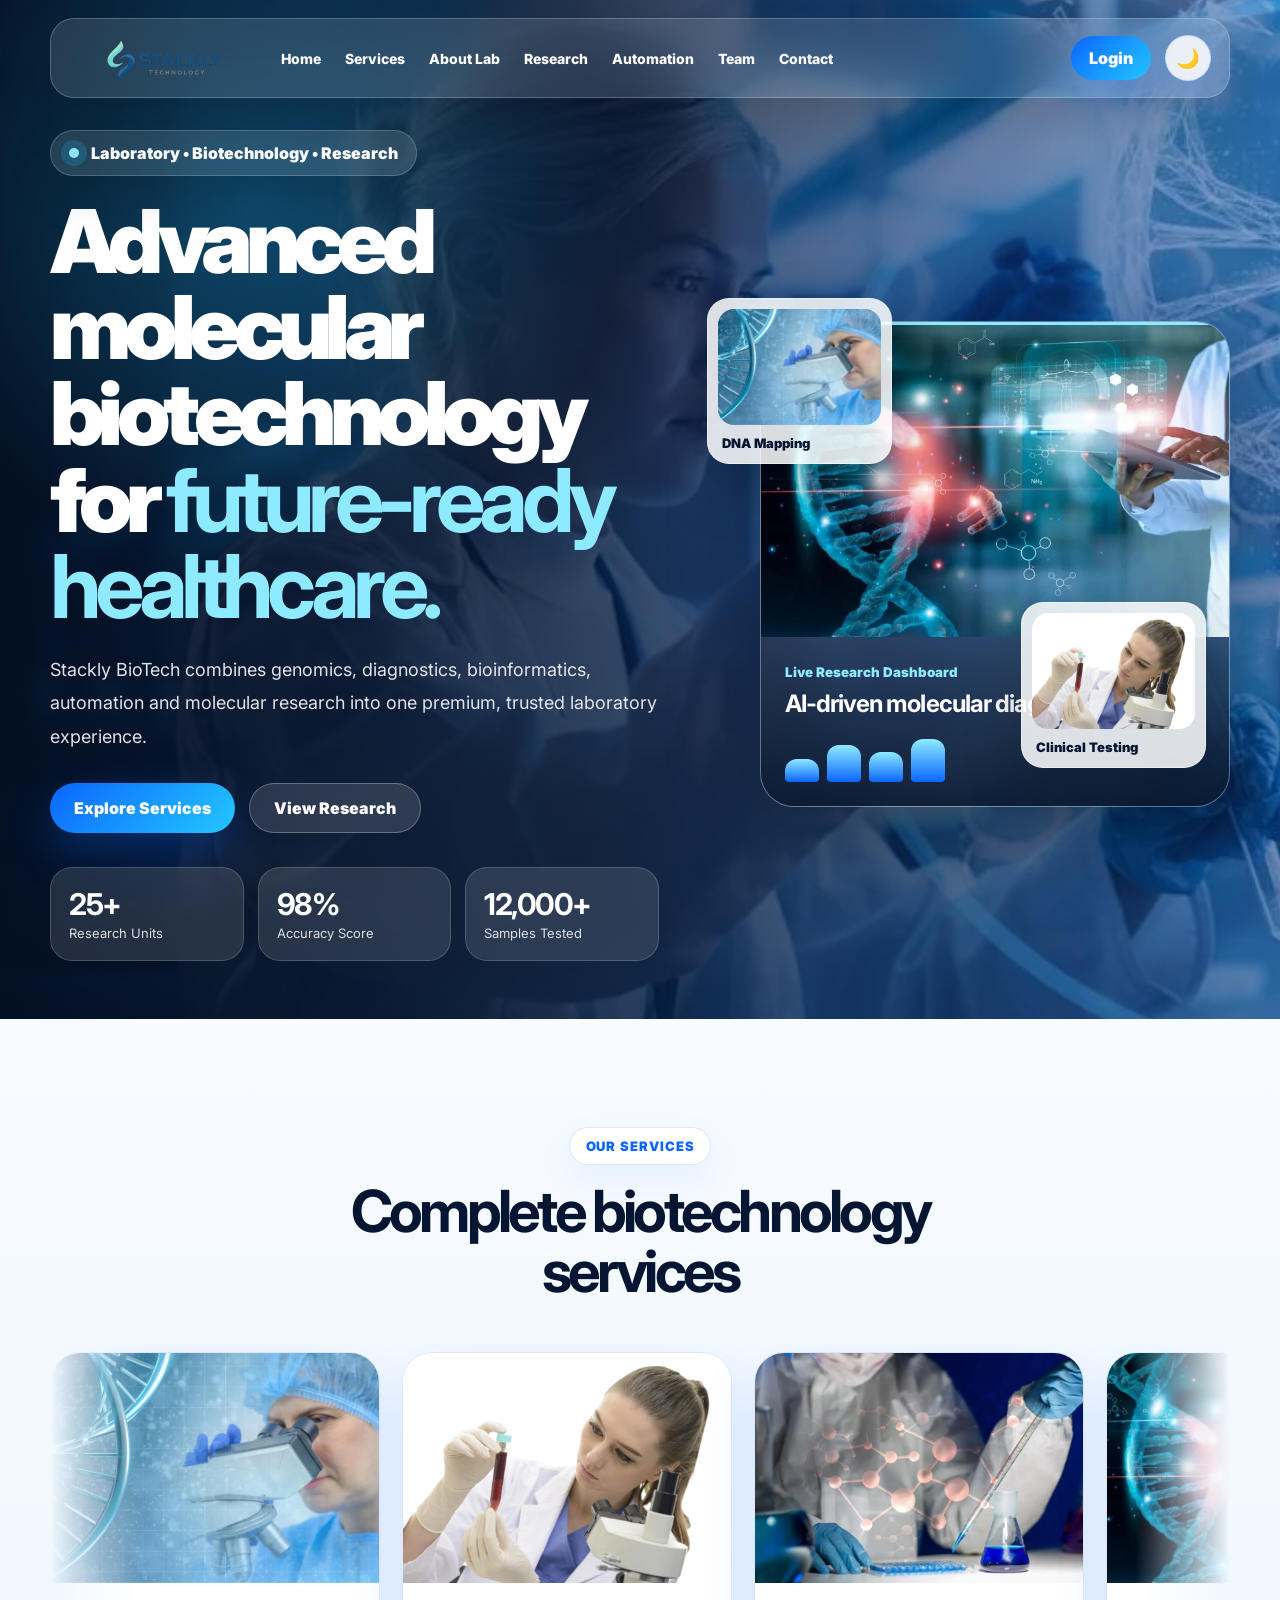
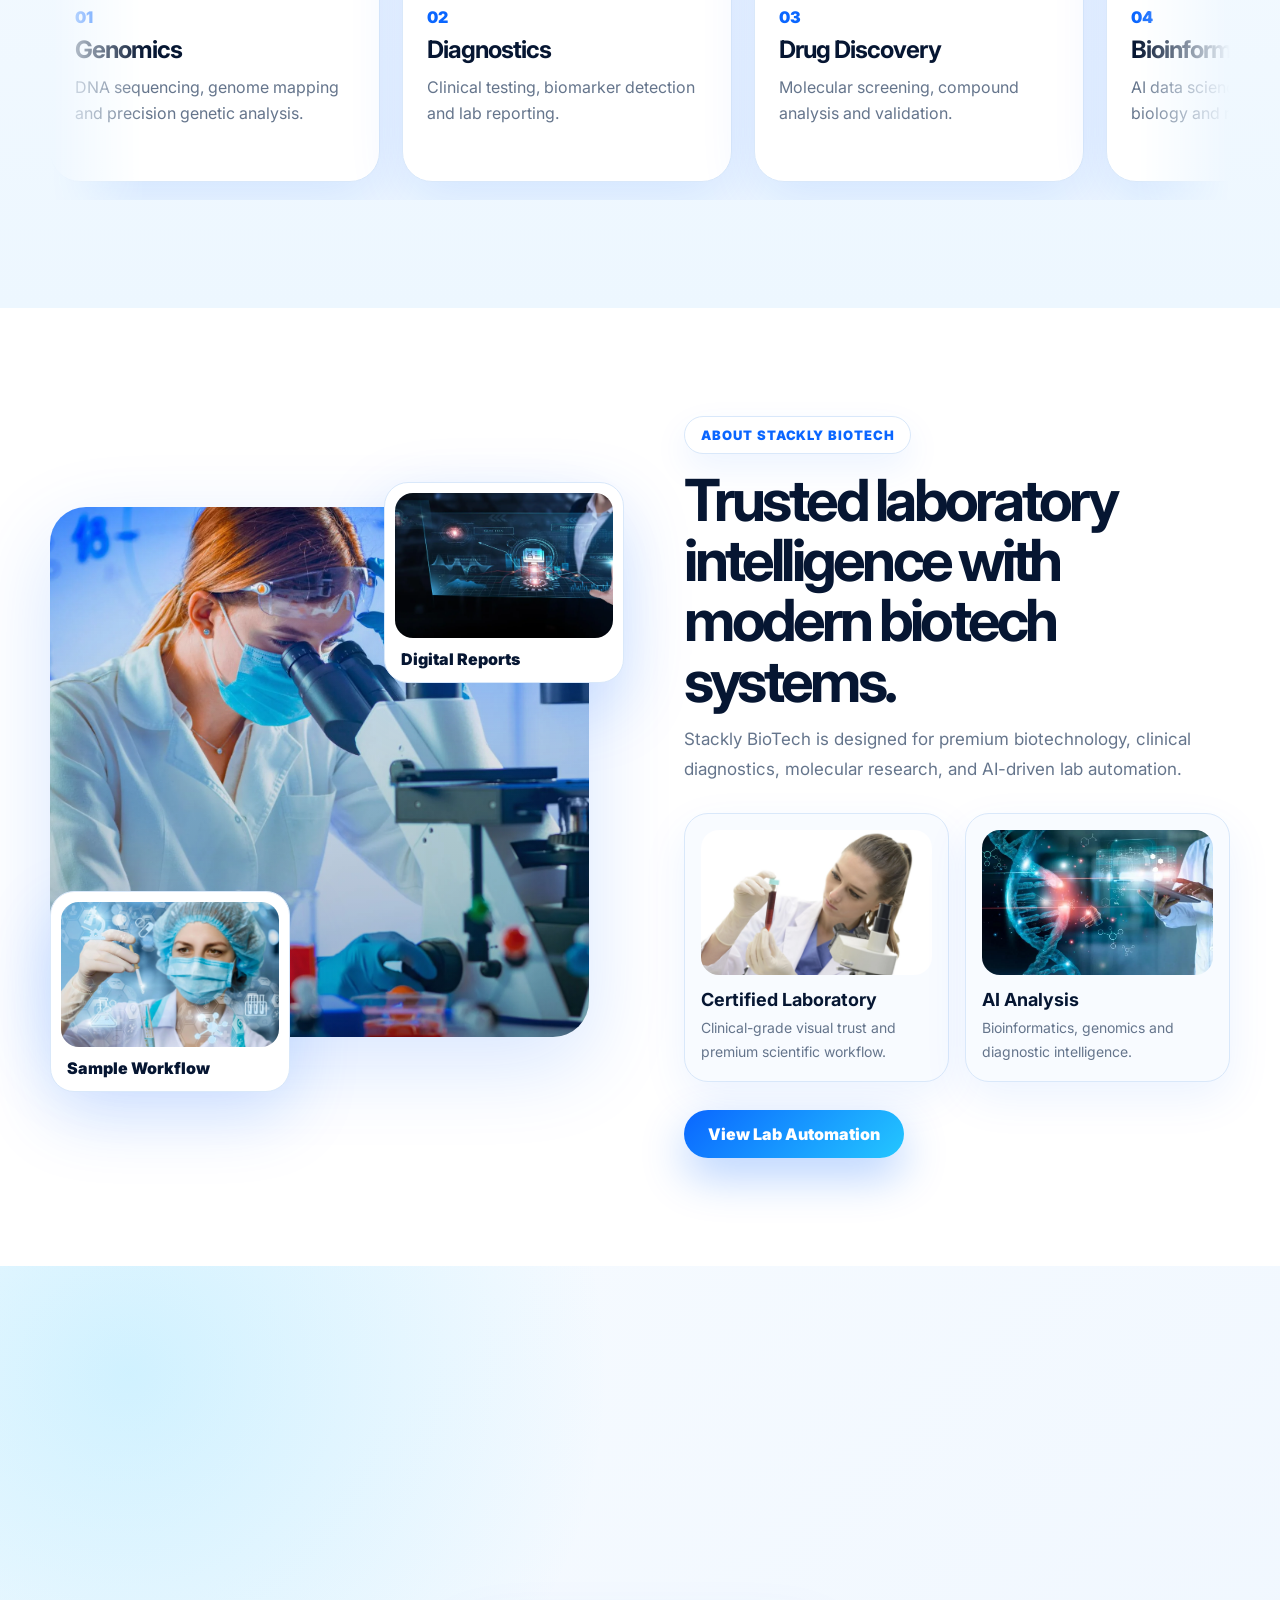
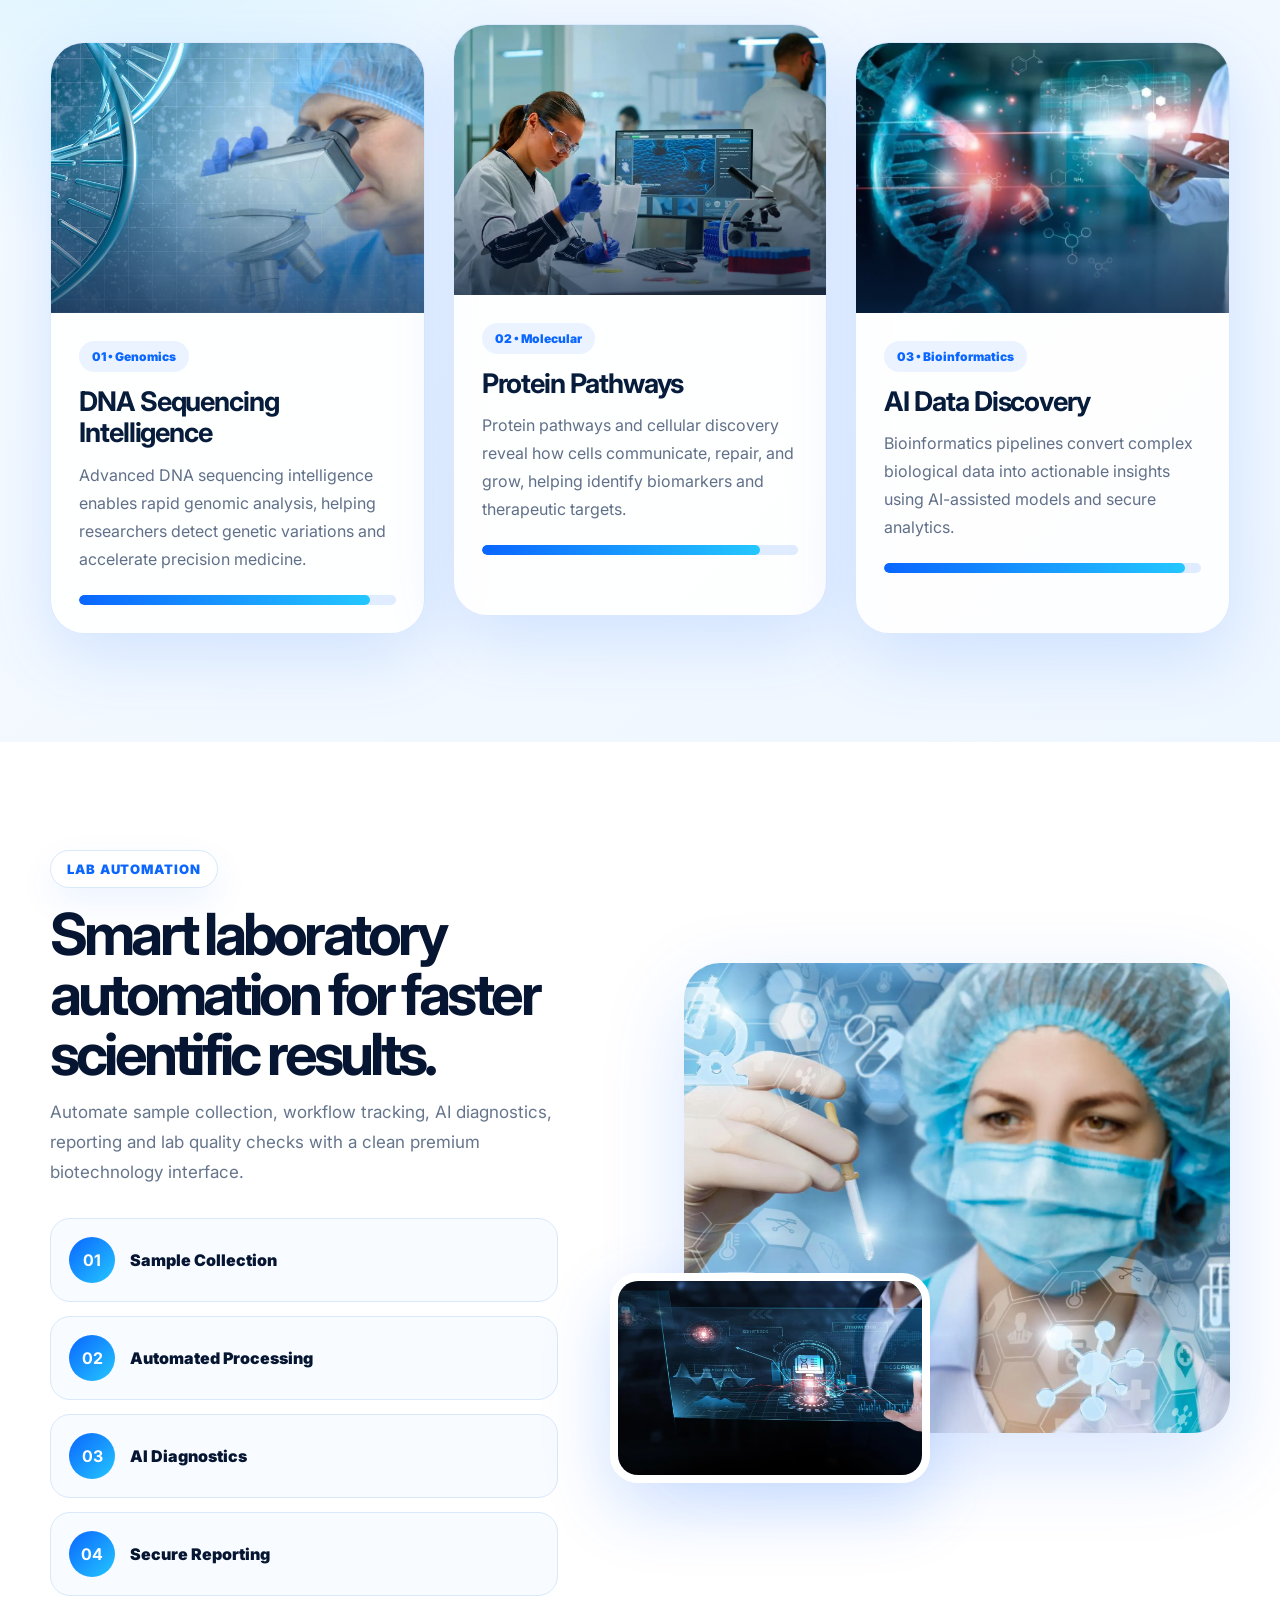
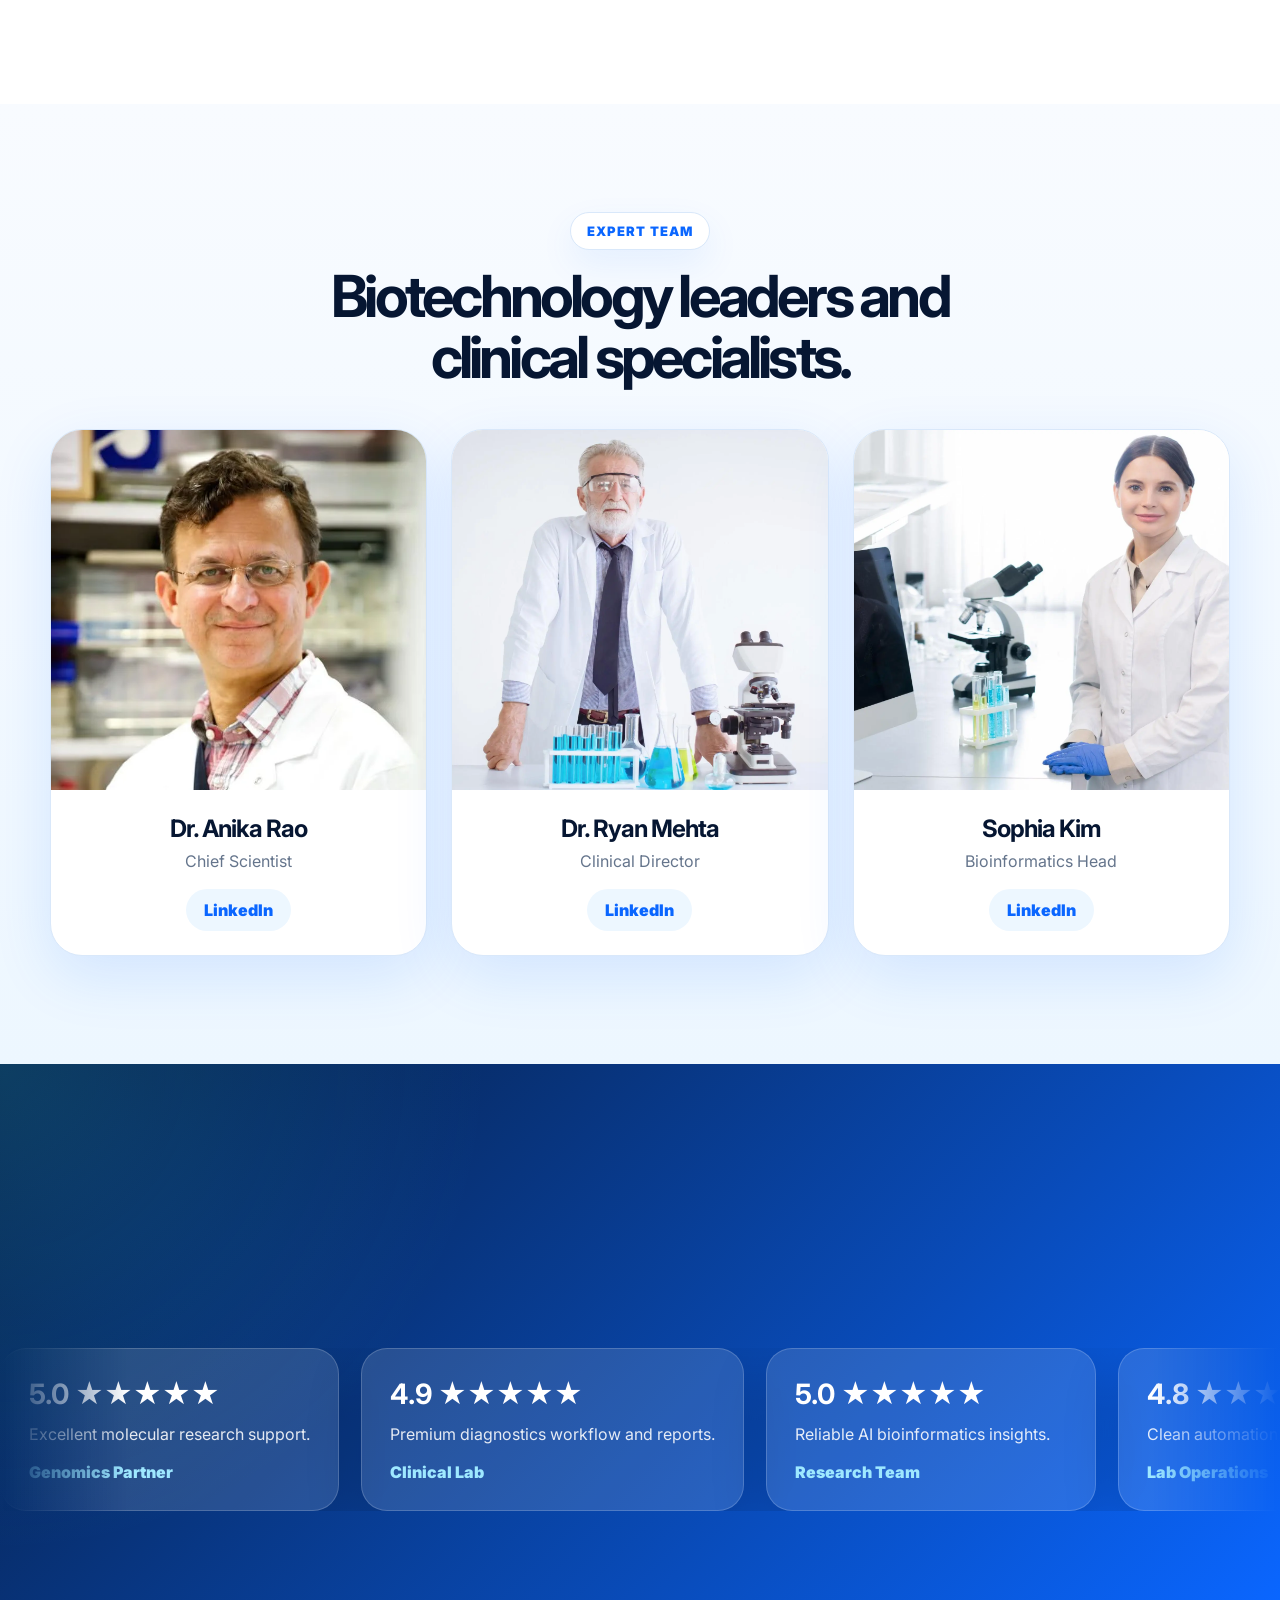
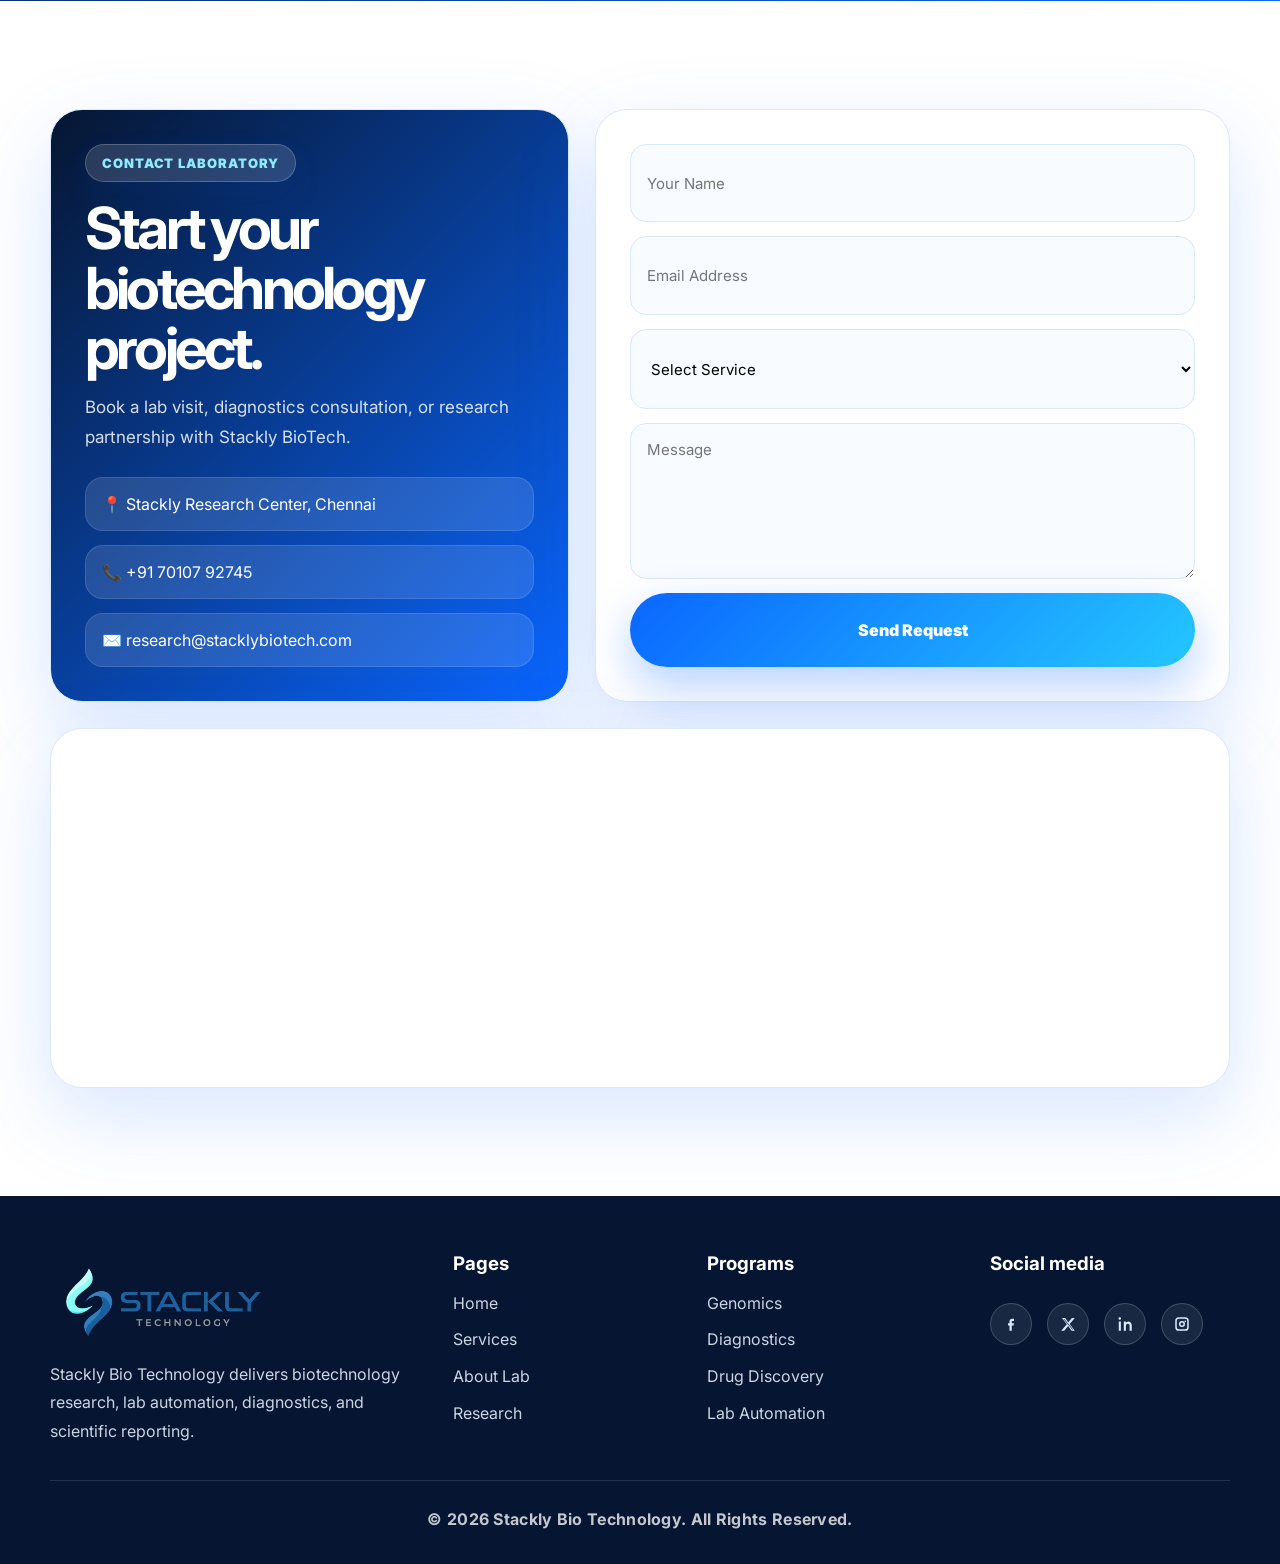
==== index.html @ 8979f863 "Your second commit message" ====
<!DOCTYPE html>
<html lang="en">
<head>
  <meta charset="UTF-8" />
  <meta name="viewport" content="width=device-width, initial-scale=1.0" />
  <title>Stackly BioTech | Laboratory • Biotechnology • Research</title>
  <meta name="description" content="Premium biotechnology laboratory website using HTML, CSS and JavaScript." />
  <link rel="stylesheet" href="style.css" />
</head>
<body>
  <div id="scrollProgress"></div>
  <div id="cursorGlow" class="cursor-glow"></div>

  <div id="loader" class="loader">
    <div class="loader-card">
      <img src="assets/stackly-logo.webp" alt="Stackly BioTechnology Logo" class="loader-logo stackly-logo">
      <div class="loader-track"><span></span></div>
      <p>Loading premium biotechnology research experience...</p>
    </div>
  </div>

  <main id="website" class="page active">
    <section class="header-section" id="home">
      <img src="assets/hero-lab.webp" alt="Biotechnology laboratory hero background" class="header-bg parallax-img">
      <div class="header-overlay"></div>
      <div class="header-mesh"></div>

      <header class="header" id="mainHeader">
        <a href="index.html" class="brand stackly-home" aria-label="Stackly BioTech home">
          <img src="assets/stackly-logo.webp" alt="Stackly BioTechnology Logo" class="brand-logo stackly-logo">
        </a>

        <nav id="nav" class="nav" aria-label="Main navigation">
          <a href="index.html">Home</a>
          <a href="services.html">Services</a>
          <a href="about-lab.html">About Lab</a>
          <a href="research.html">Research</a>
          <a href="automation.html">Automation</a>
          <a href="team.html">Team</a>
          <a href="contact.html">Contact</a>
        
          <button class="mobile-login-link login-link" type="button" onclick="openAuthModal('login')">Login</button></nav>

        <button class="primary-btn header-btn" type="button" onclick="openAuthModal('login')">Login</button>
        <button id="themeToggle" class="theme-toggle" type="button" aria-label="Toggle dark mode">🌙</button>
        <button class="menu-btn" type="button" onclick="toggleMenu()" aria-label="Toggle menu" aria-expanded="false">☰</button>
      </header>

      <div class="container hero-grid">
        <div class="hero-copy">
          <div class="hero-badge reveal">
            <span class="badge-dot"></span>
            <span>Laboratory • Biotechnology • Research</span>
          </div>

          <h1 class="reveal">Advanced molecular biotechnology for <strong>future-ready healthcare.</strong></h1>

          <p class="reveal">
            Stackly BioTech combines genomics, diagnostics, bioinformatics, automation and molecular research
            into one premium, trusted laboratory experience.
          </p>

          <div class="hero-actions reveal">
            <button class="primary-btn" type="button" onclick="window.location.href='services.html'">Explore Services</button>
            <button class="secondary-btn" type="button" onclick="window.location.href='research.html'">View Research</button>
          </div>

          <div class="hero-stats reveal">
            <div><strong data-count="25">0</strong><span>Research Units</span></div>
            <div><strong data-count="98">0</strong><span>Accuracy Score</span></div>
            <div><strong data-count="12000">0</strong><span>Samples Tested</span></div>
          </div>
        </div>

        <div class="hero-panel reveal">
          <div class="hero-lab-card tilt-card">
            <img src="assets/bioinformatics.webp" alt="AI bioinformatics dashboard">
            <span class="scan-line"></span>
            <div class="hero-lab-info">
              <small>Live Research Dashboard</small>
              <h3>AI-driven molecular diagnostics</h3>
              <div class="mini-bars"><b></b><b></b><b></b><b></b></div>
            </div>
          </div>

          <div class="floating-img floating-one">
            <img src="assets/genomics.webp" alt="Genomics research">
            <span>DNA Mapping</span>
          </div>
          <div class="floating-img floating-two">
            <img src="assets/diagnostics.webp" alt="Clinical diagnostics">
            <span>Clinical Testing</span>
          </div>
        </div>
      </div>

      
    </section>

    <section class="section services-section" id="services">
      <div class="container">
        <div class="section-head center reveal">
          <span class="kicker">Our Services</span>
          <h2>Complete biotechnology services </h2>
          <!-- <p>Cards are equal height, image-fitted, and automatically scroll left-to-right with hover pause.</p> -->
        </div>

        <div class="services-marquee reveal">
          <div class="services-track">
            <article class="service-card"><img src="assets/genomics.webp" alt="Genomics"><div><span>01</span><h3>Genomics</h3><p>DNA sequencing, genome mapping and precision genetic analysis.</p></div></article>
            <article class="service-card"><img src="assets/diagnostics.webp" alt="Diagnostics"><div><span>02</span><h3>Diagnostics</h3><p>Clinical testing, biomarker detection and lab reporting.</p></div></article>
            <article class="service-card"><img src="assets/drug-discovery.webp" alt="Drug Discovery"><div><span>03</span><h3>Drug Discovery</h3><p>Molecular screening, compound analysis and validation.</p></div></article>
            <article class="service-card"><img src="assets/bioinformatics.webp" alt="Bioinformatics"><div><span>04</span><h3>Bioinformatics</h3><p>AI data science, computational biology and research dashboards.</p></div></article>
            <article class="service-card"><img src="assets/molecular.webp" alt="Molecular Biology"><div><span>05</span><h3>Molecular Biology</h3><p>Protein pathways, cellular research and molecular discovery.</p></div></article>
            <article class="service-card"><img src="assets/reporting.webp" alt="Reporting"><div><span>06</span><h3>Reporting</h3><p>Secure clinical reports, dashboards and monitoring insights.</p></div></article>

            <article class="service-card"><img src="assets/genomics.webp" alt="Genomics duplicate"><div><span>01</span><h3>Genomics</h3><p>DNA sequencing, genome mapping and precision genetic analysis.</p></div></article>
            <article class="service-card"><img src="assets/diagnostics.webp" alt="Diagnostics duplicate"><div><span>02</span><h3>Diagnostics</h3><p>Clinical testing, biomarker detection and lab reporting.</p></div></article>
            <article class="service-card"><img src="assets/drug-discovery.webp" alt="Drug Discovery duplicate"><div><span>03</span><h3>Drug Discovery</h3><p>Molecular screening, compound analysis and validation.</p></div></article>
            <article class="service-card"><img src="assets/bioinformatics.webp" alt="Bioinformatics duplicate"><div><span>04</span><h3>Bioinformatics</h3><p>AI data science, computational biology and research dashboards.</p></div></article>
            <article class="service-card"><img src="assets/molecular.webp" alt="Molecular Biology duplicate"><div><span>05</span><h3>Molecular Biology</h3><p>Protein pathways, cellular research and molecular discovery.</p></div></article>
            <article class="service-card"><img src="assets/reporting.webp" alt="Reporting duplicate"><div><span>06</span><h3>Reporting</h3><p>Secure clinical reports, dashboards and monitoring insights.</p></div></article>
          </div>
        </div>
      </div>
    </section>

    <section class="section about-section" id="about">
      <div class="container about-grid">
        <div class="about-visual reveal">
          <div class="about-main-img tilt-card">
            <img src="assets/about-lab.webp" alt="About Stackly BioTech laboratory">
          </div>
          <div class="about-small-img left">
            <img src="assets/sample-process.webp" alt="Sample processing">
            <span>Sample Workflow</span>
          </div>
          <div class="about-small-img right">
            <img src="assets/reporting.webp" alt="Lab reporting">
            <span>Digital Reports</span>
          </div>
        </div>

        <div class="about-copy reveal">
          <span class="kicker">About Stackly BioTech</span>
          <h2>Trusted laboratory intelligence with modern biotech systems.</h2>
          <p>
            Stackly BioTech is designed for premium biotechnology, clinical diagnostics, molecular research,
            and AI-driven lab automation.
          </p>

          <div class="about-feature-grid">
            <div class="tilt-card">
              <img src="assets/diagnostics.webp" alt="Certified lab">
              <h4>Certified Laboratory</h4>
              <p>Clinical-grade visual trust and premium scientific workflow.</p>
            </div>
            <div class="tilt-card">
              <img src="assets/bioinformatics.webp" alt="AI analysis">
              <h4>AI Analysis</h4>
              <p>Bioinformatics, genomics and diagnostic intelligence.</p>
            </div>
          </div>

          <button class="primary-btn" type="button" onclick="scrollToSection('automation')">View Lab Automation</button>
        </div>
      </div>
    </section>

    
<section id="research" class="section research-programs">
  <div class="container">
    <div class="section-head center reveal">
      <span class="eyebrow"><span class="dot"></span> Research Programs</span>
      <h2>Advanced research programs built for modern biotechnology.</h2>
      <p>
        Explore our premium research areas across genomics, molecular discovery,
        AI bioinformatics, diagnostics, and automated laboratory intelligence.
      </p>
    </div>

    <div class="research-premium-grid">
      <article class="research-premium-card reveal">
        <div class="research-image">
          <img src="assets/genomics.webp" alt="Genomics research">
        </div>
        <div class="research-content">
          <span>01 • Genomics</span>
          <h3>DNA Sequencing Intelligence</h3>
          <p>Advanced DNA sequencing intelligence enables rapid genomic analysis, helping researchers detect genetic variations and accelerate precision medicine.</p>
          <div class="research-bar"><b style="--w:92%"></b></div>
        </div>
      </article>

      <article class="research-premium-card reveal featured">
        <div class="research-image">
          <img src="assets/molecular.webp" alt="Molecular biology research">
        </div>
        <div class="research-content">
          <span>02 • Molecular</span>
          <h3>Protein Pathways</h3>
          <p>Protein pathways and cellular discovery reveal how cells communicate, repair, and grow, helping identify biomarkers and therapeutic targets.</p>
          <div class="research-bar"><b style="--w:88%"></b></div>
        </div>
      </article>

      <article class="research-premium-card reveal">
        <div class="research-image">
          <img src="assets/bioinformatics.webp" alt="Bioinformatics platform">
        </div>
        <div class="research-content">
          <span>03 • Bioinformatics</span>
          <h3>AI Data Discovery</h3>
          <p>Bioinformatics pipelines convert complex biological data into actionable insights using AI-assisted models and secure analytics.</p>
          <div class="research-bar"><b style="--w:95%"></b></div>
        </div>
      </article>
    </div>
  </div>
</section>


    <section class="section automation-section" id="automation">
      <div class="container automation-grid">
        <div class="automation-copy reveal">
          <span class="kicker">Lab Automation</span>
          <h2>Smart laboratory automation for faster scientific results.</h2>
          <p>
            Automate sample collection, workflow tracking, AI diagnostics, reporting and lab quality checks
            with a clean premium biotechnology interface.
          </p>
          <div class="timeline">
            <div><strong>01</strong><span>Sample Collection</span></div>
            <div><strong>02</strong><span>Automated Processing</span></div>
            <div><strong>03</strong><span>AI Diagnostics</span></div>
            <div><strong>04</strong><span>Secure Reporting</span></div>
          </div>
        </div>

        <div class="automation-images reveal">
          <img class="auto-main tilt-card" src="assets/sample-process.webp" alt="Lab automation sample process">
          <img class="auto-float" src="assets/reporting.webp" alt="Reporting dashboard">
        </div>
      </div>
    </section>

    <section class="section team-section" id="team">
      <div class="container">
        <div class="section-head center reveal">
          <span class="kicker">Expert Team</span>
          <h2>Biotechnology leaders and clinical specialists.</h2>
          <!-- <p>Team image height and card sizing are corrected for premium alignment on desktop and mobile.</p> -->
        </div>

        <div class="team-grid">
          <article class="team-card reveal tilt-card">
            <img src="assets/team-1.webp" alt="Dr. Anika Rao">
            <div><h3>Dr. Anika Rao</h3><p>Chief Scientist</p><button type="button" onclick="window.location.href='404.html'">LinkedIn</button></div>
          </article>
          <article class="team-card reveal tilt-card">
            <img src="assets/team-2.webp" alt="Dr. Ryan Mehta">
            <div><h3>Dr. Ryan Mehta</h3><p>Clinical Director</p><button type="button" onclick="window.location.href='404.html'">LinkedIn</button></div>
          </article>
          <article class="team-card reveal tilt-card">
            <img src="assets/team-3.webp" alt="Sophia Kim">
            <div><h3>Sophia Kim</h3><p>Bioinformatics Head</p><button type="button" onclick="window.location.href='404.html'">LinkedIn</button></div>
          </article>
        </div>
      </div>
    </section>
<section id="ratings" class="rating-marquee-section">
  <div class="container">
    <div class="section-head center reveal">
      <span class="eyebrow"><span class="dot"></span> Client Ratings</span>
      <h2>Trusted by clinical labs and biotech teams.</h2>
    </div>
  </div>

  <div class="rating-marquee">
    <div class="rating-track">
      <div class="rating-card"><h3>5.0 ★★★★★</h3><p>Excellent molecular research support.</p><span>Genomics Partner</span></div>
      <div class="rating-card"><h3>4.9 ★★★★★</h3><p>Premium diagnostics workflow and reports.</p><span>Clinical Lab</span></div>
      <div class="rating-card"><h3>5.0 ★★★★★</h3><p>Reliable AI bioinformatics insights.</p><span>Research Team</span></div>
      <div class="rating-card"><h3>4.8 ★★★★★</h3><p>Clean automation and sample tracking.</p><span>Lab Operations</span></div>
      <div class="rating-card"><h3>5.0 ★★★★★</h3><p>Beautiful biotech research experience.</p><span>Healthcare Partner</span></div>
      <div class="rating-card"><h3>4.9 ★★★★★</h3><p>Fast reporting and secure analytics.</p><span>Diagnostics Team</span></div>

      <div class="rating-card"><h3>5.0 ★★★★★</h3><p>Excellent molecular research support.</p><span>Genomics Partner</span></div>
      <div class="rating-card"><h3>4.9 ★★★★★</h3><p>Premium diagnostics workflow and reports.</p><span>Clinical Lab</span></div>
      <div class="rating-card"><h3>5.0 ★★★★★</h3><p>Reliable AI bioinformatics insights.</p><span>Research Team</span></div>
      <div class="rating-card"><h3>4.8 ★★★★★</h3><p>Clean automation and sample tracking.</p><span>Lab Operations</span></div>
      <div class="rating-card"><h3>5.0 ★★★★★</h3><p>Beautiful biotech research experience.</p><span>Healthcare Partner</span></div>
      <div class="rating-card"><h3>4.9 ★★★★★</h3><p>Fast reporting and secure analytics.</p><span>Diagnostics Team</span></div>
    </div>
  </div>
</section>


    <section class="section contact-section" id="contact">
      <div class="container contact-grid">
        <div class="contact-panel reveal">
          <span class="kicker">Contact Laboratory</span>
          <h2>Start your biotechnology project.</h2>
          <p>Book a lab visit, diagnostics consultation, or research partnership with Stackly BioTech.</p>
          <div class="contact-cards">
            <div>📍 Stackly Research Center, Chennai</div>
            <div>📞 +91 70107 92745</div>
            <div>✉️ research@stacklybiotech.com</div>
          </div>
        </div>

        <form class="contact-form reveal" onsubmit="submitForm(event)">
          <input type="text" placeholder="Your Name" pattern="[A-Za-z\s]+" title="Please enter letters only" oninput="this.value = this.value.replace(/[^A-Za-z\s]/g, '')" required>
          <input type="email" placeholder="Email Address" required>
          <select required>
            <option value="">Select Service</option>
            <option>Genomics</option>
            <option>Diagnostics</option>
            <option>Drug Discovery</option>
            <option>Bioinformatics</option>
          </select>
          <textarea placeholder="Message"></textarea>
          <button class="primary-btn" type="submit">Send Request</button>
        </form>

        <div class="map-wrap reveal">
          <iframe
            title="Stackly Research Center Chennai Map"
            src="https://www.google.com/maps?q=Chennai%20India&output=embed"
            loading="lazy"
            referrerpolicy="no-referrer-when-downgrade">
          </iframe>
        </div>
      </div>
    </section>

    <footer class="footer">
      <div class="container footer-grid">
        <div class="footer-brand">
          <img src="assets/stackly-logo.webp" alt="Stackly BioTechnology Logo" class="footer-logo stackly-logo">
          <p>Stackly Bio Technology delivers biotechnology research, lab automation, diagnostics, and scientific reporting.</p>
        </div>

        <div class="footer-col">
          <h3>Pages</h3>
          <a href="index.html">Home</a>
          <a href="services.html">Services</a>
          <a href="about-lab.html">About Lab</a>
          <a href="research.html">Research</a>
        </div>

        <div class="footer-col">
          <h3>Programs</h3>
          <a href="services.html">Genomics</a>
          <a href="services.html">Diagnostics</a>
          <a href="services.html">Drug Discovery</a>
          <a href="automation.html">Lab Automation</a>
        </div>

        <div class="footer-col">
          <h3>Social media</h3>
          <button class="mono-social-icon" type="button" onclick="window.location.href='404.html'" aria-label="Facebook">
            <svg viewBox="0 0 24 24" aria-hidden="true"><path d="M14 8h2V5h-2c-2.8 0-4 1.7-4 4v2H8v3h2v7h3v-7h2.4l.6-3h-3V9c0-.7.3-1 1-1z"/></svg>
          </button>
          <button class="mono-social-icon" type="button" onclick="window.location.href='404.html'" aria-label="Twitter X">
            <svg viewBox="0 0 24 24" aria-hidden="true"><path d="M4 4h4.2l4.2 5.7L17.3 4H21l-6.8 7.9L21 21h-4.2l-4.6-6.2L6.9 21H3l7.4-8.7L4 4zm2.2 1.7 11.4 13.6h1.2L7.4 5.7H6.2z"/></svg>
          </button>
          <button class="mono-social-icon" type="button" onclick="window.location.href='404.html'" aria-label="LinkedIn">
            <svg viewBox="0 0 24 24" aria-hidden="true"><path d="M6.5 8.8H3.7V21h2.8V8.8zM5.1 3A1.7 1.7 0 1 0 5 6.4 1.7 1.7 0 0 0 5.1 3zM21 14.1c0-3.3-1.8-5.5-4.6-5.5-1.8 0-2.8 1-3.2 1.8V8.8h-2.8V21h2.8v-6.3c0-1.7.8-3.1 2.5-3.1 1.6 0 2.4 1.1 2.4 3V21H21v-6.9z"/></svg>
          </button>
          <button class="mono-social-icon" type="button" onclick="window.location.href='404.html'" aria-label="Instagram">
            <svg viewBox="0 0 24 24" aria-hidden="true"><path d="M7.8 3h8.4A4.8 4.8 0 0 1 21 7.8v8.4a4.8 4.8 0 0 1-4.8 4.8H7.8A4.8 4.8 0 0 1 3 16.2V7.8A4.8 4.8 0 0 1 7.8 3zm0 2A2.8 2.8 0 0 0 5 7.8v8.4A2.8 2.8 0 0 0 7.8 19h8.4a2.8 2.8 0 0 0 2.8-2.8V7.8A2.8 2.8 0 0 0 16.2 5H7.8zm4.2 3a4 4 0 1 1 0 8 4 4 0 0 1 0-8zm0 2a2 2 0 1 0 0 4 2 2 0 0 0 0-4zm4.4-2.7a1.1 1.1 0 1 1 0 2.2 1.1 1.1 0 0 1 0-2.2z"/></svg>
          </button>
        </div>
      </div>

      <div class="container footer-bottom">
        <p>© 2026 Stackly Bio Technology. All Rights Reserved.</p>
      </div>
    </footer>
  
    <div class="auth-modal" id="authModal" aria-hidden="true">
      <div class="auth-backdrop"></div>
      <div class="auth-modal-card" role="dialog" aria-modal="true" aria-labelledby="authTitle">
        <button class="auth-close" type="button" onclick="closeAuthModal()" aria-label="Close form">×</button>

        <form id="loginForm" class="auth-panel active" novalidate>
          <span class="auth-kicker">Secure Access</span>
          <h2 id="authTitle">Login to Stackly BioTech</h2>
          <p>Enter your details and choose your role to open the correct dashboard.</p>

          <div class="custom-select" data-placeholder="Select Role">
            <button type="button" class="custom-select-btn">Select Role</button>
            <div class="custom-select-menu">
              <button type="button" data-value="admin">Admin</button>
              <button type="button" data-value="researcher">Researcher</button>
              <button type="button" data-value="patient">Patient</button>
            </div>
            <input type="hidden" name="loginRole" required>
          </div>
          <input type="email" name="loginEmail" placeholder="Email Address" autocomplete="email" required>
          <input type="password" name="loginPassword" placeholder="Password" minlength="6" autocomplete="current-password" required>

          <button class="primary-btn auth-submit" type="submit">Login</button>
          <a class="forgot-link" href="404.html">Forgot Password?</a>

          <p class="auth-switch">New user? <button type="button" onclick="switchAuth('signup')">Sign up</button></p>

          <div class="social-login">
            <span>or continue with</span>
            <button type="button" onclick="open404()" aria-label="Continue with Google">G</button>
            <button type="button" onclick="open404()" aria-label="Continue with LinkedIn">in</button>
            <button type="button" onclick="open404()" aria-label="Continue with Facebook">f</button>
          </div>
        </form>

        <form id="signupForm" class="auth-panel" novalidate>
          <span class="auth-kicker">Create Account</span>
          <h2>Sign up to Stackly BioTech</h2>
          <p>Create your account, then continue from the login form.</p>

          <div class="custom-select" data-placeholder="Select Role">
            <button type="button" class="custom-select-btn">Select Role</button>
            <div class="custom-select-menu">
              <button type="button" data-value="admin">Admin</button>
              <button type="button" data-value="researcher">Researcher</button>
              <button type="button" data-value="patient">Patient</button>
            </div>
            <input type="hidden" name="signupRole" required>
          </div>
          <input type="email" name="signupEmail" placeholder="Email Address" autocomplete="email" required>
          <input id="signupPassword" type="password" name="signupPassword" placeholder="Password" minlength="6" autocomplete="new-password" required>
          <input id="confirmPassword" type="password" name="confirmPassword" placeholder="Confirm Password" minlength="6" autocomplete="new-password" required>

          <button class="primary-btn auth-submit" type="submit">Submit</button>
          <p class="auth-switch">Already have an account? <button type="button" onclick="switchAuth('login')">Back to login</button></p>

          <div class="social-login">
            <span>or continue with</span>
            <button type="button" onclick="open404()" aria-label="Continue with Google">G</button>
            <button type="button" onclick="open404()" aria-label="Continue with LinkedIn">in</button>
            <button type="button" onclick="open404()" aria-label="Continue with Facebook">f</button>
          </div>
        </form>
      </div>
    </div>

  </main>
  <script src="script.js"></script>
</body>
</html>
---- style.css ----
@import url("https://fonts.googleapis.com/css2?family=Inter:wght@400;500;600;700;800;900&display=swap");

:root{
  --blue:#0a66ff;
  --cyan:#24c7ff;
  --navy:#061632;
  --text:#17233a;
  --muted:#65758c;
  --soft:#edf7ff;
  --white:#fff;
  --line:#d9e8fa;
  --shadow:0 28px 85px rgba(10,102,255,.16);
  --radius:30px;
}

*{margin:0;padding:0;box-sizing:border-box;font-family:Inter,sans-serif}
html{scroll-behavior:smooth}
body{background:#f8fbff;color:var(--text);overflow-x:hidden}
a{text-decoration:none;color:inherit}
button{font:inherit}
img{display:block;max-width:100%}

.page{display:none;min-height:100vh}
.page.active{display:block}
.container{width:min(1180px,calc(100% - 32px));margin:auto}
.section{position:relative;padding:108px 0}
.hide{opacity:0;visibility:hidden;pointer-events:none}

#scrollProgress{position:fixed;top:0;left:0;height:4px;width:0;background:linear-gradient(90deg,var(--blue),var(--cyan));z-index:99999}
.cursor-glow{position:fixed;width:360px;height:360px;border-radius:50%;pointer-events:none;background:radial-gradient(circle,rgba(36,199,255,.14),transparent 70%);transform:translate(-50%,-50%);z-index:1;mix-blend-mode:multiply}

.loader{position:fixed;inset:0;z-index:9999;display:grid;place-items:center;background:linear-gradient(135deg,#fff,#eaf5ff);transition:.55s ease}
.loader-card{text-align:center;animation:zoomIn .8s ease both}
.loader-logo{width:min(420px,78vw);margin:auto;filter:drop-shadow(0 20px 36px rgba(10,102,255,.16));animation:pulseLogo 1.2s infinite alternate}
.loader-card p{margin-top:18px;color:var(--muted);font-weight:700}
.loader-track{width:min(330px,70vw);height:8px;border-radius:20px;background:#dceeff;margin:22px auto 0;overflow:hidden}
.loader-track span{display:block;height:100%;width:42%;border-radius:inherit;background:linear-gradient(90deg,var(--blue),var(--cyan));animation:loadBar 1.1s ease-in-out infinite alternate}

.header-section{
  position:relative;
  width:100%;
  min-height:100vh;
  overflow:hidden;
  display:flex;
  flex-direction:column;
  justify-content:center;
  padding:130px 0 58px;
  color:white;
}
.header-bg{position:absolute;inset:0;width:100%;height:100%;object-fit:cover;object-position:center;z-index:-4;transform:scale(1.04);animation:bgZoom 18s ease-in-out infinite alternate}
.header-overlay{position:absolute;inset:0;z-index:-3;background:linear-gradient(90deg,rgba(3,16,37,.92),rgba(7,28,67,.68) 45%,rgba(10,102,255,.28)),linear-gradient(180deg,rgba(0,0,0,.22),rgba(0,0,0,.42))}
.header-mesh{position:absolute;inset:0;z-index:-2;background:radial-gradient(circle at 20% 20%,rgba(36,199,255,.28),transparent 28%),radial-gradient(circle at 75% 45%,rgba(10,102,255,.22),transparent 34%);animation:meshMove 7s ease-in-out infinite alternate}

.header{
  position:fixed;
  top:18px;
  left:50%;
  transform:translateX(-50%);
  width:min(1180px,calc(100% - 32px));
  z-index:1000;
  min-height:78px;
  padding:12px 18px;
  display:flex;
  align-items:center;
  justify-content:space-between;
  gap:14px;
  border-radius:24px;
  border:1px solid rgba(255,255,255,.22);
  background:rgba(255,255,255,.12);
  backdrop-filter:blur(20px);
  box-shadow:0 20px 55px rgba(0,0,0,.20);
  transition:.35s ease;
}
.header.scrolled{background:rgba(255,255,255,.92);border-color:var(--line);box-shadow:0 20px 60px rgba(10,102,255,.15)}
.header.scrolled .nav a,.header.scrolled .nav button{color:#17335e}
.header.scrolled .nav a:hover,.header.scrolled .nav button:hover{color:var(--blue);background:var(--soft)}
.brand-logo{width:188px;height:54px;object-fit:contain;transition:.35s ease}
.brand-logo:hover{transform:scale(1.05)}
.nav{display:flex;align-items:center;gap:4px}
.nav a,.nav button{border:0;background:transparent;color:white;padding:11px 10px;border-radius:14px;font-size:14px;font-weight:800;cursor:pointer;transition:.28s ease;white-space:nowrap}
.nav a:hover,.nav button:hover{background:rgba(255,255,255,.16);color:#8eeaff;transform:translateY(-2px)}
.menu-btn{display:none;width:46px;height:46px;border:0;border-radius:15px;color:white;background:linear-gradient(135deg,var(--blue),var(--cyan));font-size:22px;cursor:pointer;box-shadow:0 16px 35px rgba(10,102,255,.26)}

.primary-btn,.secondary-btn{border:0;border-radius:999px;padding:14px 24px;font-weight:900;cursor:pointer;transition:.32s ease}
.primary-btn{color:#fff;background:linear-gradient(135deg,var(--blue),var(--cyan));box-shadow:0 18px 45px rgba(10,102,255,.30)}
.primary-btn:hover{transform:translateY(-6px);box-shadow:0 25px 60px rgba(10,102,255,.38)}
.secondary-btn{color:white;background:rgba(255,255,255,.13);border:1px solid rgba(255,255,255,.28);backdrop-filter:blur(16px)}
.secondary-btn:hover{transform:translateY(-6px);background:white;color:var(--blue)}
.header-btn{padding:12px 18px;white-space:nowrap;margin-left:auto;}
.hero-grid{display:grid;grid-template-columns:1fr .86fr;align-items:center;gap:48px}
.hero-copy{position:relative;z-index:4}
.hero-badge{display:inline-flex;align-items:center;gap:12px;padding:12px 18px;border:1px solid rgba(255,255,255,.20);border-radius:999px;background:rgba(255,255,255,.12);backdrop-filter:blur(15px);font-weight:900;margin-bottom:22px;box-shadow:0 15px 45px rgba(0,0,0,.18)}
.badge-dot{width:10px;height:10px;border-radius:50%;background:#8eeaff;box-shadow:0 0 0 8px rgba(36,199,255,.18)}
.hero-copy h1{max-width:830px;font-size:clamp(46px,7vw,88px);line-height:.98;letter-spacing:-.075em;font-weight:900}
.hero-copy h1 strong{color:#8eeaff}
.hero-copy p{max-width:710px;margin:24px 0 30px;color:rgba(255,255,255,.88);font-size:18px;line-height:1.85}
.hero-actions{display:flex;gap:14px;flex-wrap:wrap}
.hero-stats{display:grid;grid-template-columns:repeat(3,1fr);gap:14px;margin-top:34px;max-width:680px}
.hero-stats div{padding:18px;border-radius:22px;border:1px solid rgba(255,255,255,.18);background:rgba(255,255,255,.12);backdrop-filter:blur(16px);transition:.35s ease}
.hero-stats div:hover{transform:translateY(-8px);background:rgba(255,255,255,.18)}
.hero-stats strong{display:block;font-size:30px;letter-spacing:-.05em}
.hero-stats span{font-size:13px;color:rgba(255,255,255,.84)}

.hero-panel{position:relative;min-height:520px}
.hero-lab-card{position:absolute;right:0;top:35px;width:min(470px,100%);border-radius:34px;overflow:hidden;border:1px solid rgba(255,255,255,.22);background:rgba(255,255,255,.16);backdrop-filter:blur(20px);box-shadow:0 30px 90px rgba(0,0,0,.32);transition:.4s ease}
.hero-lab-card img{width:100%;height:315px;object-fit:cover}
.scan-line{position:absolute;left:0;right:0;top:0;height:3px;background:#8eeaff;box-shadow:0 0 25px #8eeaff;animation:scan 2.4s linear infinite}
.hero-lab-info{padding:24px;background:linear-gradient(180deg,rgba(7,22,46,.42),rgba(7,22,46,.90))}
.hero-lab-info small{color:#8eeaff;font-weight:900}
.hero-lab-info h3{font-size:24px;letter-spacing:-.04em;margin:8px 0 18px}
.mini-bars{display:flex;gap:8px;align-items:end;height:46px}
.mini-bars b{width:34px;border-radius:12px 12px 4px 4px;background:linear-gradient(180deg,#8eeaff,var(--blue));animation:bars 1.2s ease infinite alternate}
.mini-bars b:nth-child(1){height:50%}.mini-bars b:nth-child(2){height:80%;animation-delay:.2s}.mini-bars b:nth-child(3){height:64%;animation-delay:.4s}.mini-bars b:nth-child(4){height:92%;animation-delay:.6s}
.floating-img{position:absolute;z-index:4;width:185px;padding:10px;border-radius:22px;background:rgba(255,255,255,.85);border:1px solid rgba(255,255,255,.45);box-shadow:0 22px 55px rgba(0,0,0,.25);animation:floatY 4s ease-in-out infinite alternate}
.floating-img img{width:100%;height:116px;object-fit:cover;border-radius:16px}
.floating-img span{display:block;color:var(--navy);font-weight:900;font-size:13px;padding:10px 4px 2px}
.floating-one{left:0;top:12px}.floating-two{right:24px;bottom:38px;animation-delay:1.1s}

.home-reviews{display:grid;grid-template-columns:repeat(3,1fr);gap:18px;margin-top:42px;position:relative;z-index:3}
.home-reviews article{padding:22px;border-radius:24px;background:rgba(255,255,255,.14);backdrop-filter:blur(18px);border:1px solid rgba(255,255,255,.2);box-shadow:0 18px 45px rgba(0,0,0,.18);transition:.32s ease}
.home-reviews article:hover{transform:translateY(-8px);background:rgba(255,255,255,.20)}
.stars{color:#8eeaff;letter-spacing:2px;margin-bottom:10px}.home-reviews p{color:rgba(255,255,255,.88);line-height:1.65;margin-bottom:10px}.home-reviews strong{color:white}

.section-head{max-width:780px;margin-bottom:42px}.section-head.center{text-align:center;margin-left:auto;margin-right:auto}
.kicker{display:inline-flex;width:fit-content;margin-bottom:16px;padding:10px 16px;border-radius:999px;background:#fff;color:var(--blue);border:1px solid var(--line);box-shadow:0 14px 35px rgba(10,102,255,.08);font-size:13px;font-weight:900;text-transform:uppercase;letter-spacing:.07em}
.section-head h2,.about-copy h2,.automation-copy h2,.contact-panel h2{color:var(--navy);font-size:clamp(34px,5vw,58px);line-height:1.04;letter-spacing:-.065em;margin-bottom:14px}
.section-head p,.about-copy p,.automation-copy p,.contact-panel p{color:var(--muted);font-size:17px;line-height:1.76}

.services-section{background:linear-gradient(180deg,#f8fbff,#edf7ff)}
.services-marquee{overflow:hidden;padding:8px 0 18px;mask-image:linear-gradient(90deg,transparent,#000 8%,#000 92%,transparent)}
.services-track{display:flex;gap:22px;width:max-content;animation:serviceScroll 36s linear infinite}
.services-marquee:hover .services-track{animation-play-state:paused}
.service-card{width:330px;min-height:430px;border-radius:30px;overflow:hidden;background:white;border:1px solid var(--line);box-shadow:0 18px 55px rgba(10,102,255,.12);transition:.35s ease}
.service-card:hover{transform:translateY(-12px) scale(1.025);box-shadow:0 28px 80px rgba(10,102,255,.22)}
.service-card img{width:100%;height:230px;object-fit:cover;transition:.7s ease}
.service-card:hover img{transform:scale(1.12)}
.service-card div{padding:24px}.service-card span{color:var(--blue);font-weight:900}.service-card h3{color:var(--navy);font-size:24px;margin:8px 0 10px;letter-spacing:-.04em}.service-card p{color:var(--muted);line-height:1.65}

.about-section{background:#fff}
.about-grid{display:grid;grid-template-columns:1fr .95fr;align-items:center;gap:60px}
.about-visual{position:relative;min-height:610px}
.about-main-img{position:absolute;inset:25px 35px 55px 0;border-radius:36px;overflow:hidden;box-shadow:var(--shadow)}
.about-main-img img{width:100%;height:100%;object-fit:cover}
.about-main-img::after{content:"";position:absolute;inset:0;background:linear-gradient(180deg,transparent,rgba(6,22,50,.25))}
.about-small-img{position:absolute;width:240px;border-radius:24px;background:white;border:1px solid var(--line);padding:10px;box-shadow:0 24px 70px rgba(10,102,255,.18);animation:floatY 4.5s ease-in-out infinite alternate}
.about-small-img img{height:145px;width:100%;object-fit:cover;border-radius:18px}.about-small-img span{display:block;padding:11px 6px 3px;color:var(--navy);font-weight:900}
.about-small-img.left{left:0;bottom:0}.about-small-img.right{right:0;top:0;animation-delay:1s}
.about-feature-grid{display:grid;grid-template-columns:1fr 1fr;gap:16px;margin:28px 0}
.about-feature-grid div{padding:16px;border-radius:24px;border:1px solid var(--line);background:#f8fbff;box-shadow:0 16px 45px rgba(10,102,255,.08);transition:.32s ease}
.about-feature-grid div:hover{transform:translateY(-8px);background:white}
.about-feature-grid img{height:145px;width:100%;object-fit:cover;border-radius:18px;margin-bottom:14px}.about-feature-grid h4{color:var(--navy);font-size:18px}.about-feature-grid p{font-size:14px;margin-top:6px}

.research-section{background:linear-gradient(135deg,#edf7ff,#fff)}
.research-board{display:grid;grid-template-columns:1.08fr .92fr;gap:24px}
.research-feature,.research-mini{position:relative;overflow:hidden;border:1px solid var(--line);background:white;border-radius:32px;box-shadow:0 20px 60px rgba(10,102,255,.12);transition:.35s ease}
.research-feature:hover,.research-mini:hover{transform:translateY(-10px);box-shadow:0 30px 85px rgba(10,102,255,.20)}
.research-feature img{width:100%;height:390px;object-fit:cover;transition:.7s ease}
.research-feature:hover img,.research-mini:hover img{transform:scale(1.08)}
.research-feature div{padding:30px}.research-feature span,.research-mini span{color:var(--blue);font-weight:900;text-transform:uppercase;font-size:12px;letter-spacing:.08em}
.research-feature h3{font-size:34px;color:var(--navy);letter-spacing:-.055em;margin:10px 0}.research-feature p{color:var(--muted);line-height:1.7}
.research-stack{display:grid;gap:20px}
.research-mini{display:grid;grid-template-columns:190px 1fr;min-height:185px}
.research-mini img{width:100%;height:100%;object-fit:cover}
.research-mini div{padding:22px}.research-mini h3{font-size:21px;color:var(--navy);letter-spacing:-.04em;margin:8px 0 14px}
.progress{height:10px;background:#e7f0fb;border-radius:999px;overflow:hidden}.progress b{display:block;height:100%;width:0;border-radius:inherit;background:linear-gradient(90deg,var(--blue),var(--cyan));transition:1.2s ease}

.automation-section{background:white}
.automation-grid{display:grid;grid-template-columns:.9fr 1.1fr;gap:52px;align-items:center}
.timeline{display:grid;gap:14px;margin-top:30px}
.timeline div{display:flex;align-items:center;gap:15px;padding:18px;border-radius:20px;background:#f8fbff;border:1px solid var(--line);transition:.32s ease}
.timeline div:hover{transform:translateX(10px);background:#fff;box-shadow:0 14px 38px rgba(10,102,255,.11)}
.timeline strong{width:46px;height:46px;border-radius:50%;display:grid;place-items:center;background:linear-gradient(135deg,var(--blue),var(--cyan));color:white}.timeline span{font-weight:900;color:var(--navy)}
.automation-images{position:relative;min-height:520px}.auto-main{position:absolute;right:0;top:0;width:88%;height:470px;object-fit:cover;border-radius:36px;box-shadow:var(--shadow)}.auto-float{position:absolute;left:0;bottom:0;width:320px;height:210px;object-fit:cover;border-radius:28px;border:8px solid white;box-shadow:0 24px 70px rgba(10,102,255,.20);animation:floatY 4s ease-in-out infinite alternate}

.team-section{background:linear-gradient(180deg,#f8fbff,#edf7ff)}
.team-grid{display:grid;grid-template-columns:repeat(3,1fr);gap:24px}
.team-card{overflow:hidden;border-radius:32px;background:white;border:1px solid var(--line);box-shadow:0 20px 60px rgba(10,102,255,.12);transition:.35s ease}
.team-card:hover{transform:translateY(-12px);box-shadow:0 30px 90px rgba(10,102,255,.22)}
.team-card img{width:100%;height:360px;object-fit:cover;object-position:center top;transition:.75s ease}
.team-card:hover img{transform:scale(1.08)}
.team-card div{padding:24px;text-align:center}.team-card h3{color:var(--navy);font-size:24px;letter-spacing:-.04em}.team-card p{color:var(--muted);margin:8px 0 18px}.team-card button,.footer button{border:0;border-radius:999px;padding:11px 18px;color:var(--blue);background:var(--soft);font-weight:900;cursor:pointer;transition:.28s ease}.team-card button:hover,.footer button:hover{background:var(--blue);color:white;transform:translateY(-4px)}

.contact-section{background:white}
.contact-grid{display:grid;grid-template-columns:.9fr 1.1fr;gap:26px}
.contact-panel,.contact-form,.map-wrap{border:1px solid var(--line);border-radius:32px;background:#fff;box-shadow:var(--shadow)}
.contact-panel{padding:34px;background:linear-gradient(135deg,var(--navy),var(--blue));color:white}.contact-panel .kicker{background:rgba(255,255,255,.14);color:#8eeaff;border-color:rgba(255,255,255,.2)}.contact-panel h2{color:white}.contact-panel p{color:rgba(255,255,255,.84)}
.contact-cards{display:grid;gap:14px;margin-top:24px}.contact-cards div{padding:16px;border-radius:18px;background:rgba(255,255,255,.12);border:1px solid rgba(255,255,255,.12)}
.contact-form{padding:34px;display:grid;gap:14px}input,select,textarea{width:100%;border:1px solid var(--line);border-radius:16px;padding:16px;background:#f8fbff;outline:0;font-size:15px;transition:.25s ease}textarea{min-height:130px;resize:vertical}input:focus,select:focus,textarea:focus{border-color:var(--blue);background:white;box-shadow:0 0 0 4px rgba(10,102,255,.10)}
.map-wrap{grid-column:1 / -1;overflow:hidden;height:360px;padding:0}.map-wrap iframe{width:100%;height:100%;border:0;filter:saturate(1.05) contrast(1.02)}

.footer{padding:52px 0 30px;background:var(--navy);color:#dbeafe}.footer-grid{display:grid;grid-template-columns:1.25fr .75fr .85fr .8fr;gap:28px}.footer-logo{width:220px;margin-bottom:16px;filter:brightness(1.2)}.footer p,.footer a{color:#cbd5e1;line-height:1.8}.footer h3{color:white;margin-bottom:14px}.footer a{display:block;margin:8px 0;transition:.25s ease}.footer a:hover{color:#8eeaff;transform:translateX(5px)}.footer button{display:block;margin:8px 0;background:rgba(255,255,255,.08);color:#dbeafe}

.not-found{align-items:center;justify-content:center;background:linear-gradient(135deg,#fff,#eaf5ff);padding:24px}.not-found.active{display:flex}.not-card{text-align:center;width:min(560px,100%);padding:46px;border-radius:34px;background:white;border:1px solid var(--line);box-shadow:var(--shadow);animation:zoomIn .6s ease both}.not-logo{width:260px;margin:0 auto 18px}.not-card h1{font-size:110px;line-height:.9;color:var(--blue);letter-spacing:-.08em}.not-card h2{color:var(--navy);font-size:30px;margin:15px 0 8px}.not-card p{color:var(--muted);line-height:1.7;margin-bottom:24px}

.reveal{opacity:0;transform:translateY(40px);transition:.75s ease}.reveal.show{opacity:1;transform:none}

@keyframes serviceScroll{from{transform:translateX(0)}to{transform:translateX(-50%)}}
@keyframes bgZoom{from{transform:scale(1.04)}to{transform:scale(1.12)}}
@keyframes meshMove{from{opacity:.85;transform:translateY(0)}to{opacity:1;transform:translateY(-20px)}}
@keyframes scan{0%{top:0}100%{top:315px}}
@keyframes bars{to{filter:brightness(1.35);transform:scaleY(.86)}}
@keyframes floatY{from{transform:translateY(0)}to{transform:translateY(-22px)}}
@keyframes zoomIn{from{opacity:0;transform:scale(.94) translateY(20px)}to{opacity:1;transform:none}}
@keyframes pulseLogo{from{transform:scale(.97)}to{transform:scale(1.03)}}
@keyframes loadBar{from{transform:translateX(-70%)}to{transform:translateX(170%)}}

@media(max-width:1100px){
  .nav{position:absolute;top:84px;left:0;right:0;width:100%;padding:16px;display:none;flex-direction:column;align-items:stretch;background:rgba(255,255,255,.96);border:1px solid var(--line);border-radius:22px;box-shadow:0 24px 65px rgba(10,102,255,.16)}
  .nav.open{display:flex}
  .nav a,.nav button,.header.scrolled .nav a,.header.scrolled .nav button{color:#17335e;text-align:left}
  .theme-toggle{margin-left:auto;flex:0 0 auto}
  .menu-btn{display:grid;place-items:center;flex:0 0 auto;margin-left:0}
  .header-btn{display:none}
  .hero-grid,.about-grid,.research-board,.automation-grid,.contact-grid{grid-template-columns:1fr}
  .hero-panel{min-height:520px;max-width:620px}
  .research-mini{grid-template-columns:220px 1fr}
  .team-grid,.home-reviews{grid-template-columns:repeat(2,1fr)}
  .footer-grid{grid-template-columns:repeat(2,1fr)}
}

@media(max-width:700px){
  .container,.header{width:calc(100% - 24px)}
  .section{padding:76px 0}
  .header-section{padding:120px 0 44px}
  .header{top:10px;min-height:66px;padding:9px 12px;border-radius:18px}
  .brand-logo{width:142px;height:44px}
  .theme-toggle,.menu-btn{width:42px;height:42px}
  .hero-copy h1{font-size:44px;line-height:1.05}
  .hero-copy p{font-size:16px}
  .hero-actions .primary-btn,.hero-actions .secondary-btn{width:100%}
  .hero-stats,.team-grid,.home-reviews,.about-feature-grid,.footer-grid{grid-template-columns:1fr}
  .hero-panel{display:block;min-height:auto;margin-top:30px}
  .hero-lab-card{position:relative;top:auto;right:auto;width:100%}
  .hero-lab-card img{height:240px}
  .floating-img{position:relative;width:100%;left:auto!important;right:auto!important;top:auto!important;bottom:auto!important;margin-top:14px;display:grid;grid-template-columns:110px 1fr;align-items:center}
  .floating-img img{height:82px}
  .about-visual{min-height:auto;display:grid;gap:14px}
  .about-main-img,.about-small-img{position:relative;inset:auto!important;width:100%}
  .about-main-img{height:360px}
  .about-small-img img{height:190px}
  .research-feature img{height:270px}
  .research-mini{grid-template-columns:1fr}.research-mini img{height:220px}
  .automation-images{min-height:auto}.auto-main,.auto-float{position:relative;width:100%;height:300px;left:auto;right:auto;top:auto;bottom:auto;margin-top:16px}
  .team-card img{height:310px}
  .contact-panel,.contact-form{padding:24px}.map-wrap{height:300px}
  .service-card{width:290px;min-height:415px}
  .service-card img{height:210px}
  .cursor-glow{display:none}
}


/* =====================================================
   FINAL PREMIUM FIXES: RESEARCH + RATINGS + DARK MODE
===================================================== */

:root{
  --page-bg:#f7fbff;
  --surface:#ffffff;
  --surface-soft:#eef6ff;
  --text-main:#071b3b;
  --text-muted:#617089;
  --premium-blue:#0A66FF;
  --premium-cyan:#24C7FF;
  --premium-border:rgba(10,102,255,.14);
  --premium-shadow:0 22px 70px rgba(10,102,255,.14);
}

body.dark-mode{
  --page-bg:#051225;
  --surface:#0b1b33;
  --surface-soft:#102846;
  --text-main:#ffffff;
  --text-muted:#b7c7dc;
  --premium-border:rgba(255,255,255,.12);
  --premium-shadow:0 24px 75px rgba(0,0,0,.32);
  background:
    radial-gradient(circle at top right, rgba(36,199,255,.14), transparent 35%),
    linear-gradient(135deg,#030b16,#071b3b);
  color:var(--text-main);
}

body.dark-mode .section,
body.dark-mode .blue-bg{
  background:transparent !important;
}

body.dark-mode .card,
body.dark-mode .stat,
body.dark-mode .feature-item,
body.dark-mode .contact-form,
body.dark-mode .research-premium-card{
  background:rgba(11,27,51,.86) !important;
  color:var(--text-main);
  border-color:var(--premium-border);
}


body.dark-mode h2,
body.dark-mode h3,
body.dark-mode h4{
  color:var(--text-main) !important;
}
body.dark-mode h1{
  color:varblue(--text-main) !important;
}

body.dark-mode p{
  color:varblack(--text-muted) !important;
}

body.dark-mode .header{
  background:rgba(5,18,37,.72) !important;
  border-color:rgba(255,255,255,.14) !important;
}

body.dark-mode .nav a,
body.dark-mode .nav button{
  color:#eaf3ff !important;
}

.theme-toggle{
  width:46px;
  height:46px;
  border:1px solid rgba(10,102,255,.16);
  border-radius:50%;
  background:rgba(255,255,255,.86);
  color:#071b3b;
  box-shadow:0 12px 32px rgba(10,102,255,.15);
  cursor:pointer;
  font-size:19px;
  transition:.35s ease;
}

.theme-toggle:hover{
  transform:translateY(-4px) rotate(12deg);
  background:linear-gradient(135deg,#0A66FF,#24C7FF);
  color:#fff;
}

body.dark-mode .theme-toggle{
  background:rgba(255,255,255,.12);
  color:#fff;
  border-color:rgba(255,255,255,.16);
}

.research-programs{
  background:
    radial-gradient(circle at 10% 10%, rgba(36,199,255,.18), transparent 32%),
    linear-gradient(135deg,var(--page-bg),var(--surface-soft));
}
.copyright{
  text-align: center;
}

.research-premium-grid{
  display:grid;
  grid-template-columns:repeat(3,1fr);
  gap:28px;
  align-items:stretch;
}

.research-premium-card{
  position:relative;
  overflow:hidden;
  border:1px solid var(--premium-border);
  border-radius:34px;
  background:rgba(255,255,255,.88);
  box-shadow:var(--premium-shadow);
  transition:.55s cubic-bezier(.2,.8,.2,1);
  isolation:isolate;
}

.research-premium-card.featured{
  transform:translateY(-18px);
}

.research-premium-card::before{
  content:"";
  position:absolute;
  inset:0;
  background:linear-gradient(135deg,rgba(10,102,255,.16),transparent 48%);
  opacity:0;
  z-index:1;
  transition:.45s ease;
}

.research-premium-card:hover{
  transform:translateY(-16px) scale(1.015);
  border-color:rgba(10,102,255,.36);
  box-shadow:0 32px 85px rgba(10,102,255,.22);
}

.research-premium-card.featured:hover{
  transform:translateY(-26px) scale(1.015);
}

.research-premium-card:hover::before{
  opacity:1;
}

.research-image{
  height:270px;
  overflow:hidden;
  position:relative;
}

.research-image::after{
  content:"";
  position:absolute;
  inset:0;
  background:linear-gradient(180deg,transparent 45%,rgba(7,27,59,.62));
}

.research-image img{
  width:100%;
  height:100%;
  object-fit:cover;
  display:block;
  transition:1.2s ease;
}

.research-premium-card:hover .research-image img{
  transform:scale(1.14) rotate(1deg);
}

.research-content{
  position:relative;
  z-index:2;
  padding:28px;
}

.research-content span{
  display:inline-flex;
  margin-bottom:14px;
  padding:8px 13px;
  border-radius:999px;
  background:#eaf3ff;
  color:#0A66FF;
  font-weight:900;
  font-size:12px;
}

body.dark-mode .research-content span{
  background:rgba(36,199,255,.14);
  color:#8bddff;
}

.research-content h3{
  font-size:27px;
  line-height:1.15;
  letter-spacing:-.04em;
  margin-bottom:12px;
  color:var(--text-main);
}

.research-content p{
  color:var(--text-muted);
  line-height:1.75;
}

.research-bar{
  height:10px;
  margin-top:22px;
  border-radius:999px;
  background:rgba(10,102,255,.12);
  overflow:hidden;
}

.research-bar b{
  display:block;
  width:var(--w);
  height:100%;
  border-radius:999px;
  background:linear-gradient(90deg,#0A66FF,#24C7FF);
  animation:researchGrow 1.6s ease both;
}

@keyframes researchGrow{
  from{width:0}
  to{width:var(--w)}
}

.rating-marquee-section{
  padding:90px 0;
  overflow:hidden;
  background:
    radial-gradient(circle at top left, rgba(36,199,255,.2), transparent 35%),
    linear-gradient(135deg,#071b3b,#0A66FF);
}

.rating-marquee{
  width:100%;
  overflow:hidden;
  margin-top:20px;
  mask-image:linear-gradient(90deg,transparent,#000 10%,#000 90%,transparent);
}

.rating-track{
  display:flex;
  gap:22px;
  width:max-content;
  animation:ratingMove 32s linear infinite;
}

.rating-track:hover{
  animation-play-state:paused;
}

.rating-card{
  min-width:330px;
  padding:28px;
  border-radius:26px;
  color:white;
  background:rgba(255,255,255,.13);
  border:1px solid rgba(255,255,255,.18);
  backdrop-filter:blur(18px);
  box-shadow:0 20px 55px rgba(0,0,0,.18);
  transition:.35s ease;
}

.rating-card:hover{
  transform:translateY(-10px) scale(1.03);
  background:rgba(255,255,255,.2);
}

.rating-card h3{
  color:white !important;
  font-size:28px;
  margin-bottom:10px;
}

.rating-card p{
  color:rgba(255,255,255,.88) !important;
  line-height:1.65;
  margin-bottom:14px;
}

.rating-card span{
  color:#9ee8ff;
  font-weight:900;
}

@keyframes ratingMove{
  from{transform:translateX(0)}
  to{transform:translateX(-50%)}
}

@media(max-width:1024px){
  .research-premium-grid{
    grid-template-columns:1fr;
  }
  .research-premium-card.featured{
    transform:none;
  }
}

@media(max-width:768px){
  .theme-toggle{
    width:42px;
    height:42px;
  }
  .research-image{
    height:230px;
  }
  .research-content h3{
    font-size:24px;
  }
  .rating-marquee-section{
    padding:68px 0;
  }
  .rating-card{
    min-width:270px;
    padding:23px;
  }
}


/* =====================================================
   FINAL FOOTER COPYRIGHT + MOBILE FOOTER REDESIGN
   Desktop stays aligned; mobile gets a premium card layout.
===================================================== */

.footer-bottom{
  margin-top:34px;
  padding-top:24px;
  border-top:1px solid rgba(255,255,255,.12);
  text-align:center;
}

.footer-bottom p{
  margin:0;
  color:rgba(255,255,255,.76);
  font-weight:700;
  letter-spacing:.3px;
}

.footer-brand p{
  max-width:420px;
}

.footer-col{
  min-width:0;
}

@media(max-width:700px){
  .footer{
    padding:58px 0 24px;
    background:
      radial-gradient(circle at top right, rgba(36,199,255,.22), transparent 34%),
      linear-gradient(135deg,#061632,#08275a 70%,#0a66ff);
  }

  .footer-grid{
    display:grid !important;
    grid-template-columns:1fr !important;
    gap:16px !important;
  }

  .footer-brand,
  .footer-col{
    text-align:center;
    padding:22px 18px;
    border:1px solid rgba(255,255,255,.13);
    border-radius:24px;
    background:rgba(255,255,255,.08);
    backdrop-filter:blur(14px);
    box-shadow:0 18px 45px rgba(0,0,0,.16);
  }

  .footer-logo{
    width:min(220px,80vw) !important;
    margin:0 auto 14px !important;
    display:block;
  }

  .footer-brand p{
    max-width:100%;
    margin:0 auto;
    font-size:14px;
    line-height:1.75;
  }

  .footer h3{
    margin-bottom:14px;
    font-size:18px;
  }

  .footer a,
  .footer button{
    width:100%;
    display:flex !important;
    align-items:center;
    justify-content:center;
    min-height:44px;
    margin:8px 0 !important;
    border-radius:999px;
    background:rgba(255,255,255,.1) !important;
    color:#eaf3ff !important;
    border:1px solid rgba(255,255,255,.1);
    transform:none !important;
  }

  .footer a:hover,
  .footer button:hover{
    background:rgba(36,199,255,.22) !important;
    color:#fff !important;
    transform:translateY(-3px) !important;
  }

  .footer-bottom{
    margin-top:18px;
    padding:18px 14px 0;
    border-top:0;
  }

  .footer-bottom p{
    padding:15px 18px;
    border-radius:18px;
    background:rgba(255,255,255,.09);
    border:1px solid rgba(255,255,255,.12);
    font-size:13px;
    line-height:1.6;
  }
}


/* =====================================================
   ONLY FIX: Mobile hamburger menu visibility in light/dark mode
   Design unchanged: fixes white background + white text issue
===================================================== */

@media (max-width: 1024px) {
  body:not(.dark-mode) .nav.open,
  body:not(.dark-mode) #nav.open {
    background: rgba(255, 255, 255, 0.98) !important;
    border: 1px solid rgba(10, 102, 255, 0.16) !important;
    box-shadow: 0 24px 70px rgba(10, 102, 255, 0.18) !important;
  }

  body:not(.dark-mode) .nav.open a,
  body:not(.dark-mode) .nav.open button,
  body:not(.dark-mode) #nav.open a,
  body:not(.dark-mode) #nav.open button {
    color: #071b3b !important;
  }

  body:not(.dark-mode) .nav.open a:hover,
  body:not(.dark-mode) .nav.open button:hover,
  body:not(.dark-mode) #nav.open a:hover,
  body:not(.dark-mode) #nav.open button:hover {
    color: #0A66FF !important;
    background: #eaf3ff !important;
  }

  body.dark-mode .nav.open,
  body.dark-mode #nav.open {
    background: rgba(5, 18, 37, 0.98) !important;
    border: 1px solid rgba(255, 255, 255, 0.14) !important;
    box-shadow: 0 24px 70px rgba(0, 0, 0, 0.38) !important;
  }

  body.dark-mode .nav.open a,
  body.dark-mode .nav.open button,
  body.dark-mode #nav.open a,
  body.dark-mode #nav.open button {
    color: #ffffff !important;
  }

  body.dark-mode .nav.open a:hover,
  body.dark-mode .nav.open button:hover,
  body.dark-mode #nav.open a:hover,
  body.dark-mode #nav.open button:hover {
    color: #24C7FF !important;
    background: rgba(36, 199, 255, 0.12) !important;
  }
}


/* =====================================================
   RESPONSIVE FINAL OVERRIDES
   Fixes footer, header menu, mobile spacing and overflow.
   Keep this block at the very end of style.css.
===================================================== */

html,
body{
  max-width:100%;
  overflow-x:hidden;
}

section,
header,
footer,
main{
  max-width:100%;
}

.header{
  isolation:isolate;
}

.theme-toggle{
  flex:0 0 auto;
}

.menu-btn{
  flex:0 0 auto;
}

.nav button,
.footer button{
  font-family:inherit;
}

/* Tablet and small laptop */
@media (max-width: 1100px){
  .header{
    width:calc(100% - 28px);
  }

  .nav{
    position:absolute;
    top:calc(100% + 12px);
    left:0;
    right:0;
    width:100%;
    display:none;
    grid-template-columns:1fr;
    gap:8px;
    padding:16px;
    border-radius:22px;
    z-index:1001;
  }

  .nav.open{
    display:grid;
  }

  .nav a,
  .nav button{
    width:100%;
    min-height:44px;
    display:flex;
    align-items:center;
    justify-content:flex-start;
    padding:12px 14px;
    text-align:left;
  }

  .menu-btn{
    display:grid;
    place-items:center;
  }

  .header-btn{
    display:none;
  }

  .hero-grid,
  .about-grid,
  .research-board,
  .automation-grid,
  .contact-grid{
    grid-template-columns:1fr;
  }

  .hero-panel{
    max-width:640px;
    width:100%;
    margin-inline:auto;
  }

  .team-grid,
  .home-reviews{
    grid-template-columns:repeat(2,minmax(0,1fr));
  }

  .footer-grid{
    grid-template-columns:repeat(2,minmax(0,1fr));
  }
}

/* Main mobile breakpoint */
@media (max-width: 768px){
  :root{
    --radius:22px;
  }

  .container,
  .header{
    width:calc(100% - 24px);
  }

  .section{
    padding:72px 0;
  }

  .header-section{
    min-height:auto;
    padding:118px 0 48px;
  }

  .header{
    top:10px;
    min-height:64px;
    padding:9px 10px;
    gap:8px;
    border-radius:18px;
  }

  .brand-logo{
    width:136px;
    height:42px;
  }

  .theme-toggle,
  .menu-btn{
    width:42px;
    height:42px;
  }

  .hero-grid{
    gap:30px;
  }

  .hero-copy h1{
    font-size:clamp(36px,11vw,48px);
    line-height:1.05;
  }

  .hero-copy p{
    font-size:16px;
  }

  .hero-actions{
    display:grid;
    grid-template-columns:1fr;
    gap:12px;
  }

  .hero-actions .primary-btn,
  .hero-actions .secondary-btn{
    width:100%;
  }

  .hero-stats,
  .team-grid,
  .home-reviews,
  .about-feature-grid,
  .footer-grid{
    grid-template-columns:1fr;
  }

  .hero-panel{
    display:grid;
    gap:14px;
    min-height:auto;
    margin-top:16px;
  }

  .hero-lab-card,
  .floating-img{
    position:relative !important;
    inset:auto !important;
    width:100% !important;
  }

  .hero-lab-card img{
    height:240px;
  }

  .floating-img{
    display:grid;
    grid-template-columns:108px 1fr;
    align-items:center;
    margin:0 !important;
  }

  .floating-img img{
    height:82px;
  }

  .about-visual{
    min-height:auto;
    display:grid;
    gap:14px;
  }

  .about-main-img,
  .about-small-img{
    position:relative !important;
    inset:auto !important;
    width:100% !important;
  }

  .about-main-img{
    height:340px;
  }

  .about-small-img img{
    height:190px;
  }

  .research-feature img,
  .research-image{
    height:250px;
  }

  .research-mini{
    grid-template-columns:1fr;
  }

  .research-mini img{
    height:220px;
  }

  .automation-images{
    min-height:auto;
    display:grid;
    gap:14px;
  }

  .auto-main,
  .auto-float{
    position:relative !important;
    inset:auto !important;
    width:100% !important;
    height:280px;
    margin:0;
  }

  .team-card img{
    height:400px;
  }

  .contact-panel,
  .contact-form{
    padding:24px;
  }

  .map-wrap{
    height:300px;
  }

  .service-card{
    width:min(290px,82vw);
    min-height:410px;
  }

  .service-card img{
    height:205px;
  }

  .rating-card{
    min-width:min(270px,82vw);
  }

  .cursor-glow{
    display:none;
  }
}

/* Footer final responsive design */
.footer{
  padding:56px 0 30px;
}

.footer-grid{
  align-items:start;
}

.footer-brand,
.footer-col{
  min-width:0;
}

.footer-logo{
  width:min(220px,100%);
  height:auto;
}

.footer p,
.footer a,
.footer button{
  word-break:normal;
  overflow-wrap:anywhere;
}

.footer button{
  text-align:left;
}

.footer-bottom{
  margin-top:34px;
  padding-top:24px;
  border-top:1px solid rgba(255,255,255,.12);
  text-align:center;
}

.footer-bottom p{
  margin:0;
  color:rgba(255,255,255,.76);
  font-weight:700;
  letter-spacing:.3px;
}

@media (max-width: 768px){
  .footer{
    padding:54px 0 24px;
    background:
      radial-gradient(circle at top right, rgba(36,199,255,.22), transparent 34%),
      linear-gradient(135deg,#061632,#08275a 70%,#0a66ff);
  }

  .footer-grid{
    grid-template-columns:1fr !important;
    gap:16px !important;
  }

  .footer-brand,
  .footer-col{
    text-align:center;
    padding:22px 18px;
    border:1px solid rgba(255,255,255,.13);
    border-radius:24px;
    background:rgba(255,255,255,.08);
    backdrop-filter:blur(14px);
    box-shadow:0 18px 45px rgba(0,0,0,.16);
  }

  .footer-logo{
    width:min(220px,80vw) !important;
    margin:0 auto 14px !important;
  }

  .footer-brand p{
    max-width:100%;
    margin:0 auto;
    font-size:14px;
    line-height:1.75;
  }

  .footer h3{
    margin-bottom:14px;
    font-size:18px;
  }

  .footer a,
  .footer button{
    width:100%;
    min-height:44px;
    display:flex !important;
    align-items:center;
    justify-content:center;
    margin:8px 0 !important;
    padding:11px 14px;
    border-radius:999px;
    background:rgba(255,255,255,.1) !important;
    color:#eaf3ff !important;
    border:1px solid rgba(255,255,255,.1);
    transform:none !important;
  }

  .footer a:hover,
  .footer button:hover{
    background:rgba(36,199,255,.22) !important;
    color:#fff !important;
    transform:translateY(-3px) !important;
  }

  .footer-bottom{
    margin-top:18px;
    padding:18px 0 0;
    border-top:0;
  }

  .footer-bottom p{
    padding:15px 18px;
    border-radius:18px;
    background:rgba(255,255,255,.09);
    border:1px solid rgba(255,255,255,.12);
    font-size:13px;
    line-height:1.6;
  }
}

/* Small phones */
@media (max-width: 480px){
  .container,
  .header{
    width:calc(100% - 18px);
  }

  .header{
    padding:8px;
  }

  .brand-logo{
    width:118px;
    height:38px;
  }

  .theme-toggle,
  .menu-btn{
    width:38px;
    height:38px;
    border-radius:13px;
  }

  .nav{
    padding:12px;
    border-radius:18px;
  }

  .hero-copy h1{
    font-size:34px;
  }

  .section-head h2,
  .contact-panel h2{
    font-size:30px;
  }

  .primary-btn,
  .secondary-btn{
    padding:13px 18px;
  }

  .hero-lab-card img,
  .research-feature img,
  .research-image{
    height:220px;
  }

  .about-main-img,
  .auto-main,
  .auto-float{
    height:250px;
  }

  .team-card img{
    height:270px;
  }

  .contact-panel,
  .contact-form{
    padding:20px;
  }

  .footer-brand,
  .footer-col{
    padding:20px 14px;
  }
}

/* Mobile menu colors: clear in light and dark modes */
@media (max-width: 1100px){
  body:not(.dark-mode) .nav.open,
  body:not(.dark-mode) #nav.open{
    background:rgba(255,255,255,.98) !important;
    border:1px solid rgba(10,102,255,.16) !important;
    box-shadow:0 24px 70px rgba(10,102,255,.18) !important;
  }

  body:not(.dark-mode) .nav.open a,
  body:not(.dark-mode) .nav.open button,
  body:not(.dark-mode) #nav.open a,
  body:not(.dark-mode) #nav.open button{
    color:#071b3b !important;
  }

  body:not(.dark-mode) .nav.open a:hover,
  body:not(.dark-mode) .nav.open button:hover,
  body:not(.dark-mode) #nav.open a:hover,
  body:not(.dark-mode) #nav.open button:hover{
    color:#0A66FF !important;
    background:#eaf3ff !important;
  }

  body.dark-mode .nav.open,
  body.dark-mode #nav.open{
    background:rgba(5,18,37,.98) !important;
    border:1px solid rgba(255,255,255,.14) !important;
    box-shadow:0 24px 70px rgba(0,0,0,.38) !important;
  }

  body.dark-mode .nav.open a,
  body.dark-mode .nav.open button,
  body.dark-mode #nav.open a,
  body.dark-mode #nav.open button{
    color:#ffffff !important;
  }

  body.dark-mode .nav.open a:hover,
  body.dark-mode .nav.open button:hover,
  body.dark-mode #nav.open a:hover,
  body.dark-mode #nav.open button:hover{
    color:#24C7FF !important;
    background:rgba(36,199,255,.12) !important;
  }
}


/* Multipage additions */
.inner-page-hero{min-height:460px}
.inner-page-hero .inner-hero-content{position:relative;z-index:2;min-height:260px;display:flex;flex-direction:column;align-items:center;justify-content:center;text-align:center;color:#fff;padding-top:90px}
.inner-page-hero h1{font-size:clamp(2.2rem,5vw,4.8rem);font-weight:900;margin-bottom:14px}
.inner-page-hero p,.inner-page-hero a{color:#fff;text-decoration:none;font-weight:700}
.inner-page-hero span{color:var(--cyan);margin:0 8px}
.nav .login-link{background:linear-gradient(135deg,var(--blue),var(--cyan));color:#fff!important;padding:11px 22px;border-radius:999px;box-shadow:0 14px 30px rgba(10,102,255,.24)}
.auth-section{min-height:620px;display:flex;align-items:center}
.auth-wrap{display:flex;justify-content:center}
.auth-card{width:min(560px,100%);background:#fff;border:1px solid var(--line);border-radius:var(--radius);box-shadow:var(--shadow);padding:42px}
.auth-form{display:grid;gap:16px}
.auth-form input{width:100%;padding:16px 18px;border:1px solid var(--line);border-radius:16px;background:#fff;color:var(--text);outline:none}
.auth-form input:focus{border-color:var(--blue);box-shadow:0 0 0 4px rgba(10,102,255,.1)}
.auth-switch{text-align:center;margin-top:20px;color:var(--muted);font-weight:700}
.auth-switch a{color:var(--blue);text-decoration:none}
.full-404{min-height:100vh;display:grid;place-items:center;padding:60px 20px;background:radial-gradient(circle at top left,rgba(36,199,255,.16),transparent 35%),#f8fbff}
@media(max-width:860px){
  .nav .login-link{display:block;text-align:center;margin:8px 0}
  .inner-page-hero{min-height:380px}
  .auth-card{padding:28px 20px}
}

/* Added multipage image-rich design sections */
.image-design-section{background:linear-gradient(180deg,#fff 0%,#f4f9ff 100%)}
.image-card-grid{display:grid;grid-template-columns:repeat(3,1fr);gap:28px}
.image-card,.research-photo-card,.team-photo-grid article{background:#fff;border:1px solid var(--line);border-radius:28px;overflow:hidden;box-shadow:0 20px 60px rgba(6,22,50,.08);transition:.35s}
.image-card:hover,.research-photo-card:hover,.team-photo-grid article:hover{transform:translateY(-8px);box-shadow:var(--shadow)}
.image-card img,.research-photo-card img,.team-photo-grid img{width:100%;height:250px;object-fit:cover;display:block}
.image-card div,.research-photo-card{padding:24px}
.image-card h3,.research-photo-card h3,.team-photo-grid h3{font-size:22px;margin-bottom:10px;color:var(--navy)}
.image-card p,.research-photo-card p,.team-photo-grid p{color:var(--muted);line-height:1.7}
.split-showcase{background:#fff}
.split-grid{display:grid;grid-template-columns:1fr 1fr;gap:52px;align-items:center}
.eyebrow{display:inline-block;color:var(--blue);font-weight:800;margin-bottom:12px}
.rounded-photo{width:100%;height:440px;object-fit:cover;border-radius:34px;box-shadow:var(--shadow)}
.mini-list{display:grid;gap:14px;margin-top:24px}
.mini-list p{padding:16px 18px;border-left:5px solid var(--cyan);background:#f3fbff;border-radius:14px;color:var(--text);font-weight:700}
.wide-gallery{display:grid;grid-template-columns:repeat(4,1fr);gap:18px}
.wide-gallery img{width:100%;height:260px;object-fit:cover;border-radius:24px;box-shadow:0 15px 50px rgba(6,22,50,.1)}
.research-feature-grid{display:grid;grid-template-columns:repeat(3,1fr);gap:30px}
.timeline-section{background:#f4f9ff}
.timeline-grid{display:grid;grid-template-columns:repeat(4,1fr);gap:22px}
.timeline-grid div{background:#fff;padding:30px;border-radius:26px;border:1px solid var(--line);box-shadow:0 15px 45px rgba(6,22,50,.07)}
.timeline-grid strong{display:block;font-size:36px;color:var(--cyan);margin-bottom:10px}
.timeline-grid h3{font-size:21px;margin-bottom:10px;color:var(--navy)}
.timeline-grid p{color:var(--muted);line-height:1.7}
.team-photo-grid{display:grid;grid-template-columns:repeat(3,1fr);gap:30px;text-align:center}
.team-photo-grid article{padding-bottom:24px}
.team-photo-grid img{height:330px}
body.dark .image-design-section,body.dark .timeline-section{background:#071a35}
body.dark .split-showcase,body.dark .image-card,body.dark .research-photo-card,body.dark .team-photo-grid article,body.dark .timeline-grid div{background:#0c223f}
body.dark .mini-list p{background:#102a4c;color:#dceaff}
@media(max-width:900px){
  .image-card-grid,.research-feature-grid,.team-photo-grid,.wide-gallery,.timeline-grid,.split-grid{grid-template-columns:1fr}
  .rounded-photo{height:320px}
  .image-card img,.research-photo-card img,.wide-gallery img{height:230px}
}

@media(min-width:901px){.menu-btn{display:none!important}}
.header-btn{white-space:nowrap}


/* ===== FINAL PROJECT POLISH: modal auth, mobile menu and added section alignment ===== */
body.modal-open{overflow:hidden}

.mobile-login-link{display:none!important}

.auth-modal{
  position:fixed;
  inset:0;
  z-index:4000;
  display:none;
  align-items:center;
  justify-content:center;
  padding:22px;
}
.auth-modal.open{display:flex}
.auth-backdrop{
  position:absolute;
  inset:0;
  background:rgba(3,16,37,.68);
  backdrop-filter:blur(12px);
}
.auth-modal-card{
  position:relative;
  width:min(520px,100%);
  max-height:calc(100vh - 44px);
  overflow:auto;
  background:rgba(255,255,255,.98);
  border:1px solid rgba(217,232,250,.9);
  border-radius:30px;
  box-shadow:0 38px 120px rgba(0,0,0,.32);
  padding:30px;
  animation:authPop .28s ease both;
}
@keyframes authPop{from{opacity:0;transform:translateY(16px) scale(.97)}to{opacity:1;transform:none}}
.auth-close{
  position:absolute;
  top:14px;
  right:14px;
  width:42px;
  height:42px;
  border:0;
  border-radius:50%;
  background:#eef7ff;
  color:var(--navy);
  font-size:26px;
  line-height:1;
  cursor:pointer;
}
.auth-tabs{
  display:grid;
  grid-template-columns:1fr 1fr;
  gap:10px;
  padding:6px;
  background:#eef7ff;
  border-radius:999px;
  margin:16px 42px 26px 0;
}
.auth-tabs button{
  border:0;
  border-radius:999px;
  padding:12px 18px;
  font-weight:900;
  color:var(--navy);
  background:transparent;
  cursor:pointer;
}
.auth-tabs button.active{
  color:#fff;
  background:linear-gradient(135deg,var(--blue),var(--cyan));
  box-shadow:0 12px 28px rgba(10,102,255,.22);
}
.auth-panel{display:none}
.auth-panel.active{display:grid;gap:14px}
.auth-panel h2{
  color:var(--navy);
  font-size:clamp(26px,4vw,34px);
  line-height:1.1;
}
.auth-panel p{color:var(--muted);line-height:1.6}
.auth-panel label{font-weight:900;color:var(--navy);font-size:14px}
.auth-panel input,.auth-panel select{
  width:100%;
  border:1px solid var(--line);
  border-radius:16px;
  padding:15px 16px;
  background:#fff;
  color:var(--text);
  outline:none;
}
.auth-panel input:focus,.auth-panel select:focus{
  border-color:var(--blue);
  box-shadow:0 0 0 4px rgba(10,102,255,.1);
}
.social-login{
  display:flex;
  align-items:center;
  justify-content:center;
  gap:10px;
  flex-wrap:wrap;
  color:var(--muted);
  font-weight:800;
  margin-top:4px;
}
.social-login button{
  width:40px;
  height:40px;
  border:1px solid var(--line);
  border-radius:50%;
  background:#fff;
  color:var(--blue);
  font-weight:900;
  cursor:pointer;
}
.auth-switch button{
  border:0;
  background:transparent;
  color:var(--blue);
  font-weight:900;
  cursor:pointer;
}

/* Keep new image sections premium and matching previous Stackly theme */
.image-design-section,.timeline-section{
  background:linear-gradient(180deg,#f8fbff 0%,#ffffff 100%)!important;
}
.image-card,.research-photo-card,.team-photo-grid article,.timeline-grid div{
  border-radius:24px;
  border:1px solid rgba(217,232,250,.95);
  box-shadow:0 18px 55px rgba(6,22,50,.08);
}
.image-card img,.research-photo-card img,.team-photo-grid img,.wide-gallery img{
  filter:saturate(1.04) contrast(1.02);
}
.split-showcase{
  background:radial-gradient(circle at 12% 18%,rgba(36,199,255,.12),transparent 32%),#fff!important;
}
.mini-list p{
  border-left:0;
  border:1px solid rgba(36,199,255,.24);
  box-shadow:0 12px 32px rgba(6,22,50,.06);
}
.timeline-grid strong{
  color:var(--blue);
}
body.dark-mode .auth-modal-card,
body.dark-mode .auth-panel input,
body.dark-mode .auth-panel select,
body.dark-mode .social-login button{
  background:#081d39;
  color:#eaf4ff;
  border-color:rgba(255,255,255,.12);
}
body.dark-mode .auth-panel h2,
body.dark-mode .auth-panel label,
body.dark-mode .auth-tabs button,
body.dark-mode .auth-close{color:#eaf4ff}
body.dark-mode .auth-tabs,
body.dark-mode .auth-close{background:#102a4c}
body.dark-mode .image-design-section,
body.dark-mode .timeline-section,
body.dark-mode .split-showcase{
  background:#071a35!important;
}
body.dark-mode .image-card,
body.dark-mode .research-photo-card,
body.dark-mode .team-photo-grid article,
body.dark-mode .timeline-grid div{
  background:#0c223f;
  border-color:rgba(255,255,255,.1);
}
body.dark-mode .mini-list p{background:#102a4c;color:#dceaff}

@media (max-width:1100px){
  .header{z-index:3000}
  .nav{
    position:fixed!important;
    top:0!important;
    left:0!important;
    right:0!important;
    width:100%!important;
    min-height:100vh;
    padding:104px 18px 24px!important;
    border-radius:0!important;
    overflow:auto;
    z-index:2500!important;
    align-content:start;
  }
  .nav.open{display:grid!important}
  .nav a,.nav button{
    justify-content:center!important;
    min-height:52px;
    border-radius:16px;
    font-size:16px;
  }
  .mobile-login-link{display:flex!important}
  .header-btn{display:none!important}
  .menu-btn{position:relative;z-index:3100}
  .theme-toggle{position:relative;z-index:3100}
}
@media (min-width:1101px){
  .mobile-login-link{display:none!important}
}
@media (max-width:600px){
  .auth-modal{padding:12px}
  .auth-modal-card{padding:22px 16px;border-radius:24px}
  .auth-tabs{margin-right:46px}
  .social-login span{width:100%;text-align:center}
  .image-card-grid,.research-feature-grid,.team-photo-grid,.wide-gallery,.timeline-grid,.split-grid{gap:18px}
}

/* ===== Final design fixes requested ===== */
.image-design-section .section-title,
.timeline-section .section-title{
  max-width:820px;
  margin:0 auto 52px;
  text-align:center;
}
.image-design-section .section-title span,
.timeline-section .section-title span,
.split-showcase .eyebrow{letter-spacing:.02em;}
.image-design-section .section-title h2,
.timeline-section .section-title h2{margin-top:8px;}
.image-design-section .section-title p{
  max-width:720px;
  margin:12px auto 0;
  line-height:1.8;
}
.image-card-grid,.research-feature-grid,.team-photo-grid{margin-top:8px;}
.image-card,.research-photo-card,.team-photo-grid article{
  background:#fff;
  border:1px solid rgba(217,232,250,.95);
  border-radius:26px;
  overflow:hidden;
}
.image-card img,.research-photo-card img,.team-photo-grid img{
  width:100%;
  height:245px;
  object-fit:cover;
}
.image-card div,.research-photo-card,.team-photo-grid article{padding-bottom:28px;}
.image-card h3,.research-photo-card h3,.team-photo-grid h3{
  font-size:21px;
  line-height:1.25;
  margin:0 0 10px;
  color:var(--navy);
}
.image-card p,.research-photo-card p,.team-photo-grid p{
  font-size:15px;
  line-height:1.75;
  color:var(--muted);
}
.split-showcase .split-grid > div.reveal{
  background:rgba(255,255,255,.96);
  border:1px solid rgba(217,232,250,.95);
  border-radius:30px;
  padding:42px;
  box-shadow:0 20px 70px rgba(6,22,50,.08);
}
.split-showcase .split-grid > div.reveal h2{
  font-size:clamp(30px,4vw,46px);
  line-height:1.08;
  margin-bottom:16px;
  color:var(--navy);
}
.split-showcase .split-grid > div.reveal > p{
  color:var(--muted);
  line-height:1.8;
  max-width:620px;
}
.mini-list{margin-top:28px;}
.mini-list p{
  margin:0;
  padding:17px 20px;
  border-radius:16px;
  border:1px solid rgba(36,199,255,.24);
  background:linear-gradient(180deg,#f8fcff,#eef8ff);
  color:#17335e;
  font-weight:800;
  line-height:1.45;
}
.timeline-grid div{
  min-height:220px;
  display:flex;
  flex-direction:column;
  justify-content:center;
}
.timeline-grid h3{color:var(--navy);margin-bottom:10px;}
.timeline-grid p{line-height:1.75;color:var(--muted);}
.auth-tabs{display:none!important}
.auth-kicker{
  display:inline-flex;
  margin-bottom:12px;
  color:var(--blue);
  font-weight:900;
  font-size:14px;
}
.login-only-card{width:min(480px,100%);}
.auth-panel.active{display:grid;gap:15px;}
.auth-submit{width:100%;margin-top:4px;}
.auth-switch{
  margin:8px 0 0;
  text-align:center;
  color:var(--muted);
  font-weight:800;
}
.auth-switch a,.auth-switch button{
  color:var(--blue);
  font-weight:900;
  text-decoration:none;
  border:0;
  background:transparent;
  cursor:pointer;
}
.social-login{
  margin-top:8px;
  padding-top:16px;
  border-top:1px solid var(--line);
}
.signup-page-section .auth-card h2{
  color:var(--navy);
  font-size:clamp(30px,4vw,44px);
  margin-bottom:10px;
}
.auth-page-note{
  color:var(--muted);
  line-height:1.7;
  margin-bottom:22px;
}
body.dark-mode .image-design-section .section-title h2,
body.dark-mode .timeline-section .section-title h2,
body.dark-mode .split-showcase .split-grid > div.reveal h2,
body.dark-mode .image-card h3,
body.dark-mode .research-photo-card h3,
body.dark-mode .team-photo-grid h3,
body.dark-mode .timeline-grid h3,
body.dark-mode .signup-page-section .auth-card h2{color:#f4faff;}
body.dark-mode .image-design-section .section-title p,
body.dark-mode .image-card p,
body.dark-mode .research-photo-card p,
body.dark-mode .team-photo-grid p,
body.dark-mode .timeline-grid p,
body.dark-mode .split-showcase .split-grid > div.reveal > p,
body.dark-mode .auth-page-note{color:#b8c9dd;}
body.dark-mode .split-showcase .split-grid > div.reveal{
  background:#0c223f;
  border-color:rgba(255,255,255,.12);
}
body.dark-mode .mini-list p{
  background:#102a4c;
  color:#e8f4ff;
  border-color:rgba(36,199,255,.28);
}
body.dark-mode .auth-card{
  background:#0c223f;
  border-color:rgba(255,255,255,.12);
}
@media(max-width:860px){
  .image-design-section .section-title,
  .timeline-section .section-title{margin-bottom:34px;}
  .split-showcase .split-grid > div.reveal{padding:28px 20px;}
  .image-card img,.research-photo-card img,.team-photo-grid img{height:300px;}
}


/* ===== AUTH MODAL FINAL FIX ===== */
.auth-modal-card{
  width:min(560px, calc(100vw - 32px));
  padding:clamp(24px, 4vw, 38px);
}
.auth-panel{
  display:none !important;
}
.auth-panel.active{
  display:grid !important;
  gap:16px;
}
.auth-panel input{
  font-size:16px;
}
.auth-submit{
  min-height:54px;
}
.auth-switch button{
  font-size:inherit;
}
.social-login button:hover{
  transform:translateY(-2px);
  box-shadow:0 10px 24px rgba(10,102,255,.16);
}
@media(max-width:560px){
  .auth-modal{
    padding:14px;
    align-items:flex-start;
    padding-top:20px;
  }
  .auth-modal-card{
    border-radius:24px;
    max-height:calc(100vh - 40px);
  }
  .auth-panel h2{
    font-size:30px;
  }
}


/* ===== Role Dashboards ===== */
.dashboard-body{background:#eef7ff;color:#14223b;min-height:100vh}
.dashboard-shell{display:grid;grid-template-columns:280px 1fr;min-height:100vh}
.dashboard-sidebar{background:linear-gradient(180deg,#061632,#082854);color:white;padding:28px 20px;position:sticky;top:0;height:100vh;overflow:auto}
.dashboard-logo{width:190px;margin-bottom:28px;filter:drop-shadow(0 14px 24px rgba(0,0,0,.18))}
.dashboard-profile{padding:18px;border:1px solid rgba(255,255,255,.16);border-radius:22px;background:rgba(255,255,255,.08);margin-bottom:20px}
.dashboard-profile strong{display:block;font-size:18px}
.dashboard-profile span{display:block;color:#bcd4f4;margin-top:5px;font-size:13px}
.dashboard-menu{display:grid;gap:10px}
.dashboard-menu button,.dashboard-menu a{border:0;width:100%;text-align:left;padding:13px 15px;border-radius:15px;background:rgba(255,255,255,.08);color:white;font-weight:800;cursor:pointer;transition:.25s}
.dashboard-menu button:hover,.dashboard-menu button.active,.dashboard-menu a:hover{background:linear-gradient(135deg,var(--blue),var(--cyan));transform:translateX(4px)}
.dashboard-main{padding:30px;overflow:hidden}
.dashboard-top{display:flex;justify-content:space-between;align-items:center;gap:18px;margin-bottom:26px;padding:20px;border-radius:24px;background:white;box-shadow:0 18px 50px rgba(10,102,255,.1)}
.dashboard-top h1{font-size:clamp(26px,4vw,44px);color:var(--navy)}
.dashboard-top p{color:var(--muted);font-weight:700;margin-top:4px}
.dashboard-grid{display:grid;grid-template-columns:repeat(4,1fr);gap:18px;margin-bottom:24px}
.dashboard-stat,.dashboard-card{background:white;border:1px solid #dceeff;border-radius:24px;box-shadow:0 18px 50px rgba(10,102,255,.09)}
.dashboard-stat{padding:22px}
.dashboard-stat span{color:var(--muted);font-weight:800;font-size:13px}
.dashboard-stat strong{display:block;margin-top:8px;font-size:32px;color:var(--blue)}
.dashboard-panel{display:none;animation:fadeUp .35s ease both}
.dashboard-panel.active{display:block}
.dashboard-card{padding:24px;margin-bottom:20px}
.dashboard-card h2{font-size:26px;margin-bottom:10px;color:var(--navy)}
.dashboard-card p{color:var(--muted);font-weight:650;line-height:1.7}
.dashboard-actions{display:flex;flex-wrap:wrap;gap:10px;margin:18px 0}
.dashboard-actions button{border:0;border-radius:14px;padding:12px 16px;font-weight:900;color:white;background:linear-gradient(135deg,var(--blue),var(--cyan));cursor:pointer}
.dashboard-table{width:100%;border-collapse:collapse;overflow:hidden;border-radius:18px;background:white}
.dashboard-table th,.dashboard-table td{padding:15px;border-bottom:1px solid #e5f1ff;text-align:left;font-weight:700}
.dashboard-table th{background:#f1f8ff;color:#0a66ff}
.status-pill{display:inline-flex;padding:7px 10px;border-radius:999px;background:#eaf7ff;color:#0874d1;font-size:12px;font-weight:900}
.dashboard-form{display:grid;grid-template-columns:repeat(2,1fr);gap:14px;margin-top:16px}
.dashboard-form input,.dashboard-form select,.dashboard-form textarea{width:100%;border:1px solid #cfe5ff;border-radius:15px;padding:13px 14px;font-weight:700;background:#fbfdff}
.dashboard-form textarea{grid-column:1/-1;min-height:110px;resize:vertical}
.auth-select{width:100%;height:64px;border:1px solid #cfe5ff;border-radius:24px;padding:0 22px;font-size:18px;font-weight:800;color:#66748a;background:white;outline:none}
.auth-select:focus{border-color:var(--blue);box-shadow:0 0 0 5px rgba(10,102,255,.12)}

.auth-notice{display:none;margin-bottom:12px;padding:12px 14px;border-radius:14px;background:#e9fff7;color:#087d54;font-weight:900;border:1px solid #baf4df}
.auth-notice.show{display:block}

@media(max-width:950px){
  .dashboard-shell{grid-template-columns:1fr}
  .dashboard-sidebar{position:relative;height:auto}
  .dashboard-grid{grid-template-columns:repeat(2,1fr)}
  .dashboard-main{padding:18px}
}
@media(max-width:620px){
  .dashboard-grid,.dashboard-form{grid-template-columns:1fr}
  .dashboard-top{align-items:flex-start;flex-direction:column}
  .dashboard-table{font-size:13px}
  .dashboard-table th,.dashboard-table td{padding:10px}
}

/* Dashboard user header improvements */
.dashboard-user-title{min-width:0}
.dashboard-kicker{display:inline-flex;align-items:center;gap:6px;margin-bottom:6px;color:var(--blue);font-weight:900}
.dashboard-account{display:flex;align-items:center;gap:12px;flex-wrap:wrap;justify-content:flex-end}
.email-pill{display:inline-flex;align-items:center;min-height:42px;padding:10px 15px;border-radius:999px;background:#eef7ff;border:1px solid #cfe5ff;color:#0b2b5a;font-weight:900;word-break:break-all}
.dashboard-table td button{border:0;border-radius:10px;padding:8px 12px;background:linear-gradient(135deg,var(--blue),var(--cyan));color:white;font-weight:900;cursor:pointer}
@media(max-width:950px){
  .dashboard-sidebar{display:block}
  .dashboard-profile{margin-top:4px}
  .dashboard-menu{grid-template-columns:repeat(2,minmax(0,1fr))}
  .dashboard-menu button,.dashboard-menu a{text-align:center}
  .dashboard-account{justify-content:flex-start;width:100%}
}
@media(max-width:620px){
  .dashboard-main{padding:14px}
  .dashboard-top{border-radius:20px;padding:16px}
  .dashboard-account{display:grid;grid-template-columns:1fr;width:100%}
  .email-pill{justify-content:center;text-align:center}
  .dashboard-menu{grid-template-columns:1fr}
  .dashboard-card{padding:18px}
}

/* Dashboard mobile header and drawer fix */
.dashboard-mobile-header{display:none}
@media(max-width:950px){
  .dashboard-body{padding-top:76px}
  .dashboard-mobile-header{
    position:fixed;top:0;left:0;right:0;height:76px;z-index:10020;
    display:flex;align-items:center;justify-content:space-between;
    padding:12px 18px;background:#fff;box-shadow:0 12px 36px rgba(6,22,50,.14)
  }
  .dashboard-mobile-header img{width:156px;height:auto}
  .dashboard-mobile-toggle{
    width:48px;height:48px;border:0;border-radius:16px;
    color:#fff;background:linear-gradient(135deg,var(--blue),var(--cyan));
    font-size:24px;font-weight:900;cursor:pointer
  }
  .dashboard-shell{display:block}
  .dashboard-sidebar{
    position:fixed;left:-310px;top:76px;bottom:0;width:300px;height:calc(100vh - 76px);
    z-index:10010;transition:left .3s ease;box-shadow:24px 0 60px rgba(0,0,0,.25)
  }
  .dashboard-sidebar.open{left:0}
  .dashboard-logo{display:none}
  .dashboard-main{padding:18px}
}
@media(max-width:420px){
  .dashboard-sidebar{width:calc(100vw - 22px);left:calc(-100vw + 22px)}
}


/* Final requested auth/social refinements */
.custom-select{
  position:relative;
  width:100%;
  z-index:20;
}
.custom-select.open{
  z-index:200;
}
.custom-select-btn{
  width:100%;
  border:1px solid var(--line);
  border-radius:16px;
  padding:15px 44px 15px 16px;
  background:#fff;
  color:var(--text);
  outline:none;
  cursor:pointer;
  text-align:left;
  font-size:15px;
  font-weight:800;
  position:relative;
}
.custom-select-btn::after{
  content:"⌄";
  position:absolute;
  right:16px;
  top:50%;
  transform:translateY(-50%);
  color:var(--blue);
  font-size:18px;
}
.custom-select-btn:focus{
  border-color:var(--blue);
  box-shadow:0 0 0 4px rgba(10,102,255,.1);
}
.custom-select-menu{
  display:none;
  position:absolute;
  top:calc(100% + 8px);
  left:0;
  right:0;
  width:100%;
  background:#fff;
  border:1px solid var(--line);
  border-radius:16px;
  overflow:hidden;
  box-shadow:0 18px 44px rgba(6,22,50,.18);
  z-index:9999;
}
.custom-select.open .custom-select-menu{
  display:block;
}
.custom-select-menu button{
  width:100%;
  display:block;
  border:0;
  border-radius:0;
  padding:13px 16px;
  background:#fff;
  color:var(--text);
  text-align:left;
  font-size:15px;
  font-weight:800;
  cursor:pointer;
}
.custom-select-menu button:hover{
  background:rgba(10,102,255,.10);
  color:var(--blue);
}
.forgot-link{
  display:block;
  text-align:center;
  color:var(--blue);
  font-weight:900;
  text-decoration:none;
  margin-top:-4px;
}
.forgot-link:hover{
  text-decoration:underline;
}
.footer .mono-social-icon{
  width:42px;
  height:42px;
  display:inline-flex;
  align-items:center;
  justify-content:center;
  padding:0;
  margin:6px 7px 6px 0;
  border:1px solid rgba(255,255,255,.18);
  border-radius:50%;
  background:rgba(255,255,255,.08);
  color:#dbeafe;
  transition:.25s ease;
}
.footer .mono-social-icon svg{
  width:18px;
  height:18px;
  fill:currentColor;
  display:block;
}
.footer .mono-social-icon:hover{
  background:#dbeafe;
  color:var(--navy);
  transform:translateY(-3px);
}
.social-login button{
  color:var(--navy);
  background:#fff;
}
.social-login button:hover{
  background:var(--navy);
  color:#fff;
}
body.dark-mode .custom-select-btn,
body.dark-mode .custom-select-menu,
body.dark-mode .custom-select-menu button{
  background:#081d39;
  color:#eaf4ff;
  border-color:rgba(255,255,255,.12);
}
body.dark-mode .custom-select-menu button:hover{
  background:#12375f;
  color:#8eeaff;
}
body.dark-mode .forgot-link{
  color:#8eeaff;
}

@media(max-width:576px){
  .custom-select{
    z-index:30;
  }
  .custom-select-menu{
    position:absolute;
    top:calc(100% + 6px);
    left:0;
    right:0;
    width:100%;
    max-width:100%;
  }
  .custom-select-menu button{
    padding:11px 14px;
    font-size:14px;
  }
}


/* ===== Final requested fixes: mobile social row + dashboard theme visibility ===== */

/* Footer social icons stay mono-color and horizontal on mobile */
.footer .footer-col:has(.mono-social-icon){
  display:flex;
  flex-wrap:wrap;
  align-items:center;
  gap:8px;
}
.footer .footer-col:has(.mono-social-icon) h3{
  flex:0 0 100%;
}
.footer .mono-social-icon{
  flex:0 0 42px;
}

@media(max-width:576px){
  .footer .footer-col:has(.mono-social-icon){
    display:flex !important;
    flex-direction:row !important;
    flex-wrap:wrap !important;
    align-items:center !important;
    justify-content:flex-start !important;
    gap:10px !important;
    overflow-x:auto;
    padding-bottom:4px;
  }
  .footer .footer-col:has(.mono-social-icon) h3{
    flex:0 0 100%;
  }
  .footer .footer-col:has(.mono-social-icon) .mono-social-icon{
    flex:0 0 40px !important;
    width:40px !important;
    height:40px !important;
    margin:0 !important;
  }
  .social-login{
    display:flex !important;
    flex-direction:row !important;
    flex-wrap:nowrap !important;
    justify-content:center !important;
    gap:10px !important;
  }
  .social-login span{
    display:none !important;
  }
  .social-login button{
    flex:0 0 40px !important;
    width:40px !important;
    height:40px !important;
  }
}

/* Dashboard light mode readable colors */
body.dashboard-body:not(.dark-mode),
body.dashboard-body:not(.dark-mode) .dashboard-main{
  background:#eef7ff !important;
  color:#14223b !important;
}
body.dashboard-body:not(.dark-mode) .dashboard-top,
body.dashboard-body:not(.dark-mode) .dashboard-card,
body.dashboard-body:not(.dark-mode) .dashboard-stat,
body.dashboard-body:not(.dark-mode) .dashboard-table,
body.dashboard-body:not(.dark-mode) .dashboard-form input,
body.dashboard-body:not(.dark-mode) .dashboard-form select,
body.dashboard-body:not(.dark-mode) .dashboard-form textarea{
  background:#ffffff !important;
  color:#14223b !important;
  border-color:#dceeff !important;
}
body.dashboard-body:not(.dark-mode) .dashboard-top h1,
body.dashboard-body:not(.dark-mode) .dashboard-card h2,
body.dashboard-body:not(.dark-mode) .dashboard-table td{
  color:#14223b !important;
}
body.dashboard-body:not(.dark-mode) .dashboard-top p,
body.dashboard-body:not(.dark-mode) .dashboard-card p{
  color:#65758c !important;
}
body.dashboard-body:not(.dark-mode) .dashboard-table th{
  background:#f1f8ff !important;
  color:#0a66ff !important;
}

/* Dashboard dark mode readable colors */
body.dashboard-body.dark-mode,
body.dashboard-body.dark-mode .dashboard-main{
  background:#061632 !important;
  color:#eaf4ff !important;
}
body.dashboard-body.dark-mode .dashboard-mobile-header,
body.dashboard-body.dark-mode .dashboard-top,
body.dashboard-body.dark-mode .dashboard-card,
body.dashboard-body.dark-mode .dashboard-stat{
  background:#0b2444 !important;
  color:#eaf4ff !important;
  border-color:rgba(255,255,255,.12) !important;
  box-shadow:0 18px 50px rgba(0,0,0,.28) !important;
}
body.dashboard-body.dark-mode .dashboard-top h1,
body.dashboard-body.dark-mode .dashboard-card h2,
body.dashboard-body.dark-mode .dashboard-stat strong,
body.dashboard-body.dark-mode .dashboard-table td,
body.dashboard-body.dark-mode .dashboard-table th{
  color:#ffffff !important;
}
body.dashboard-body.dark-mode .dashboard-top p,
body.dashboard-body.dark-mode .dashboard-card p,
body.dashboard-body.dark-mode .dashboard-stat span{
  color:#c9dcf6 !important;
}
body.dashboard-body.dark-mode .dashboard-table{
  background:#0b2444 !important;
  color:#ffffff !important;
}
body.dashboard-body.dark-mode .dashboard-table th{
  background:#12375f !important;
  color:#8eeaff !important;
}
body.dashboard-body.dark-mode .dashboard-table td{
  background:#0b2444 !important;
  border-bottom-color:rgba(255,255,255,.10) !important;
}
body.dashboard-body.dark-mode .dashboard-form input,
body.dashboard-body.dark-mode .dashboard-form select,
body.dashboard-body.dark-mode .dashboard-form textarea{
  background:#081d39 !important;
  color:#ffffff !important;
  border-color:rgba(255,255,255,.14) !important;
}
body.dashboard-body.dark-mode .email-pill{
  background:#081d39 !important;
  color:#eaf4ff !important;
  border-color:rgba(255,255,255,.14) !important;
}
body.dashboard-body.dark-mode .status-pill{
  background:#143b66 !important;
  color:#8eeaff !important;
}

/* Dashboard mobile overflow safety */
.dashboard-card{
  overflow-x:auto;
}
@media(max-width:620px){
  .dashboard-form{
    grid-template-columns:1fr !important;
  }
  .dashboard-form input,
  .dashboard-form select,
  .dashboard-form textarea{
    min-width:0 !important;
  }
  .dashboard-table{
    min-width:560px;
  }
  .dashboard-card{
    overflow-x:auto;
    -webkit-overflow-scrolling:touch;
  }
}
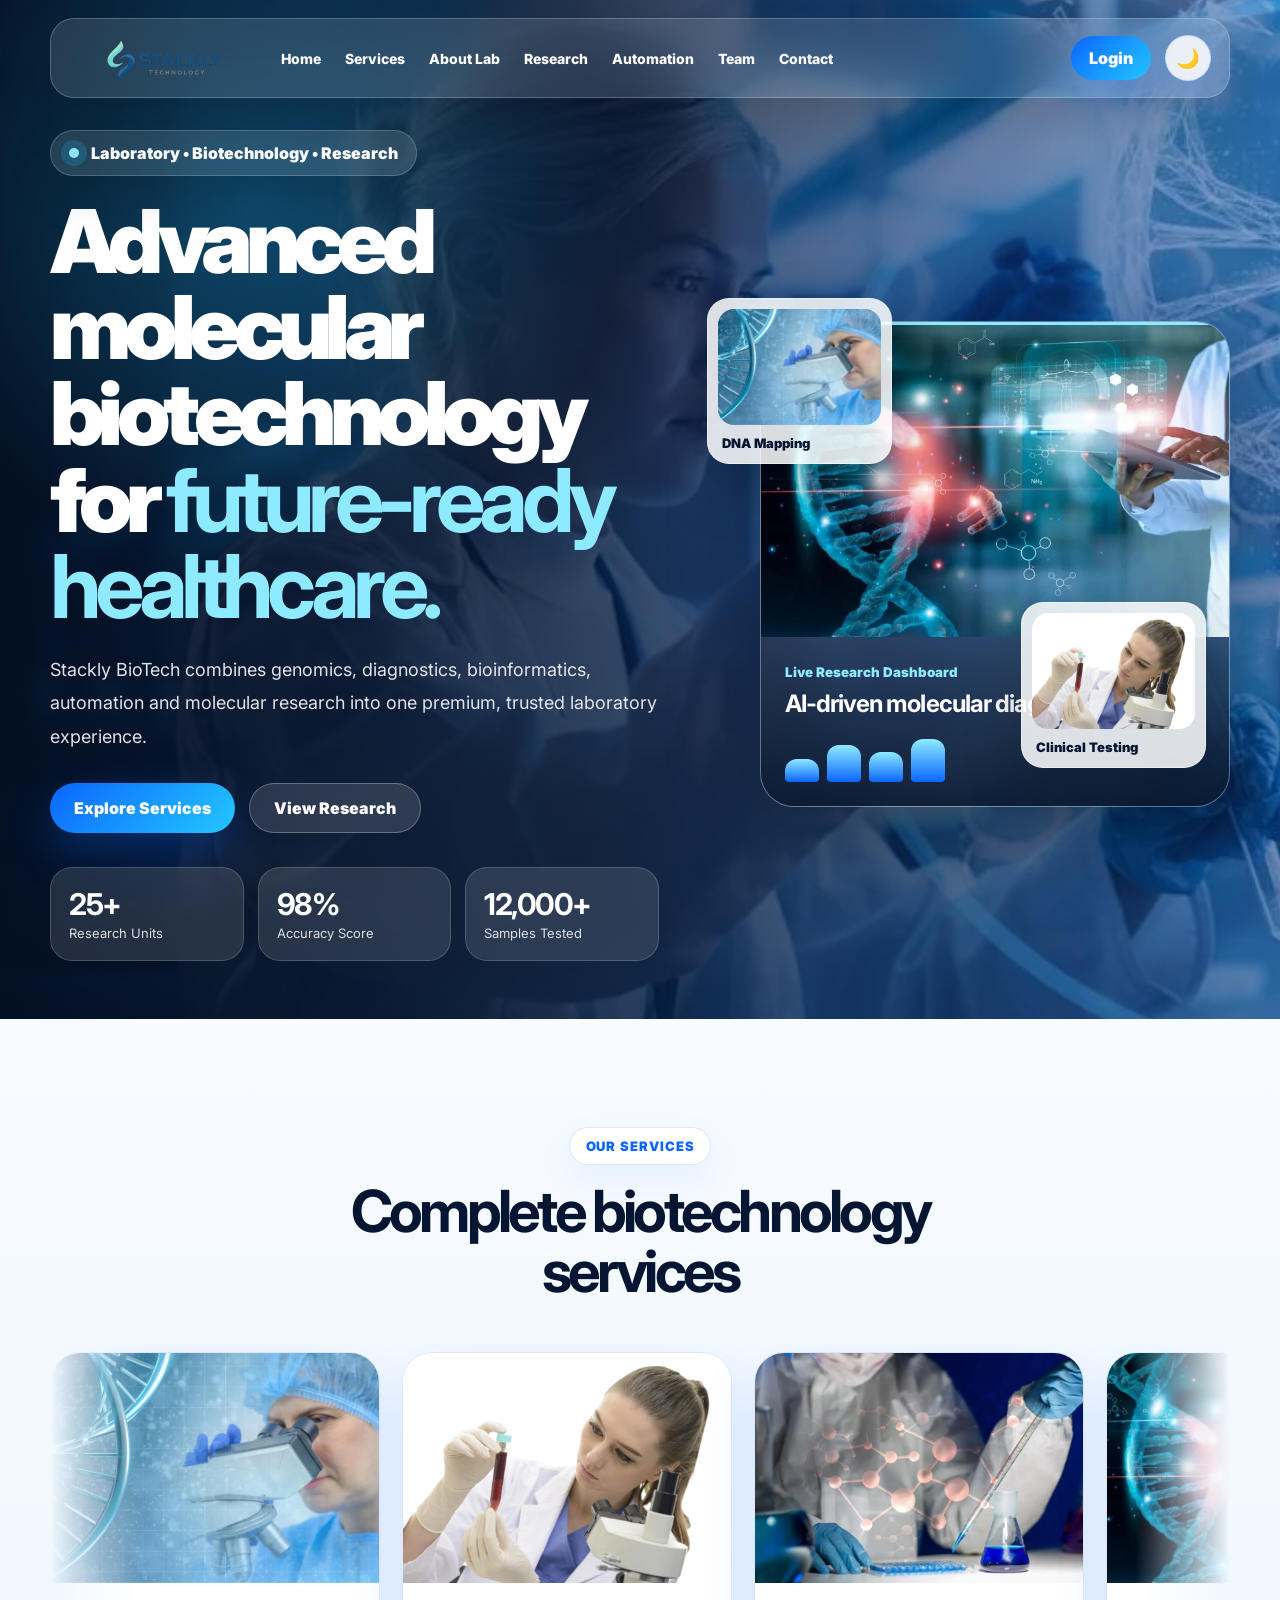
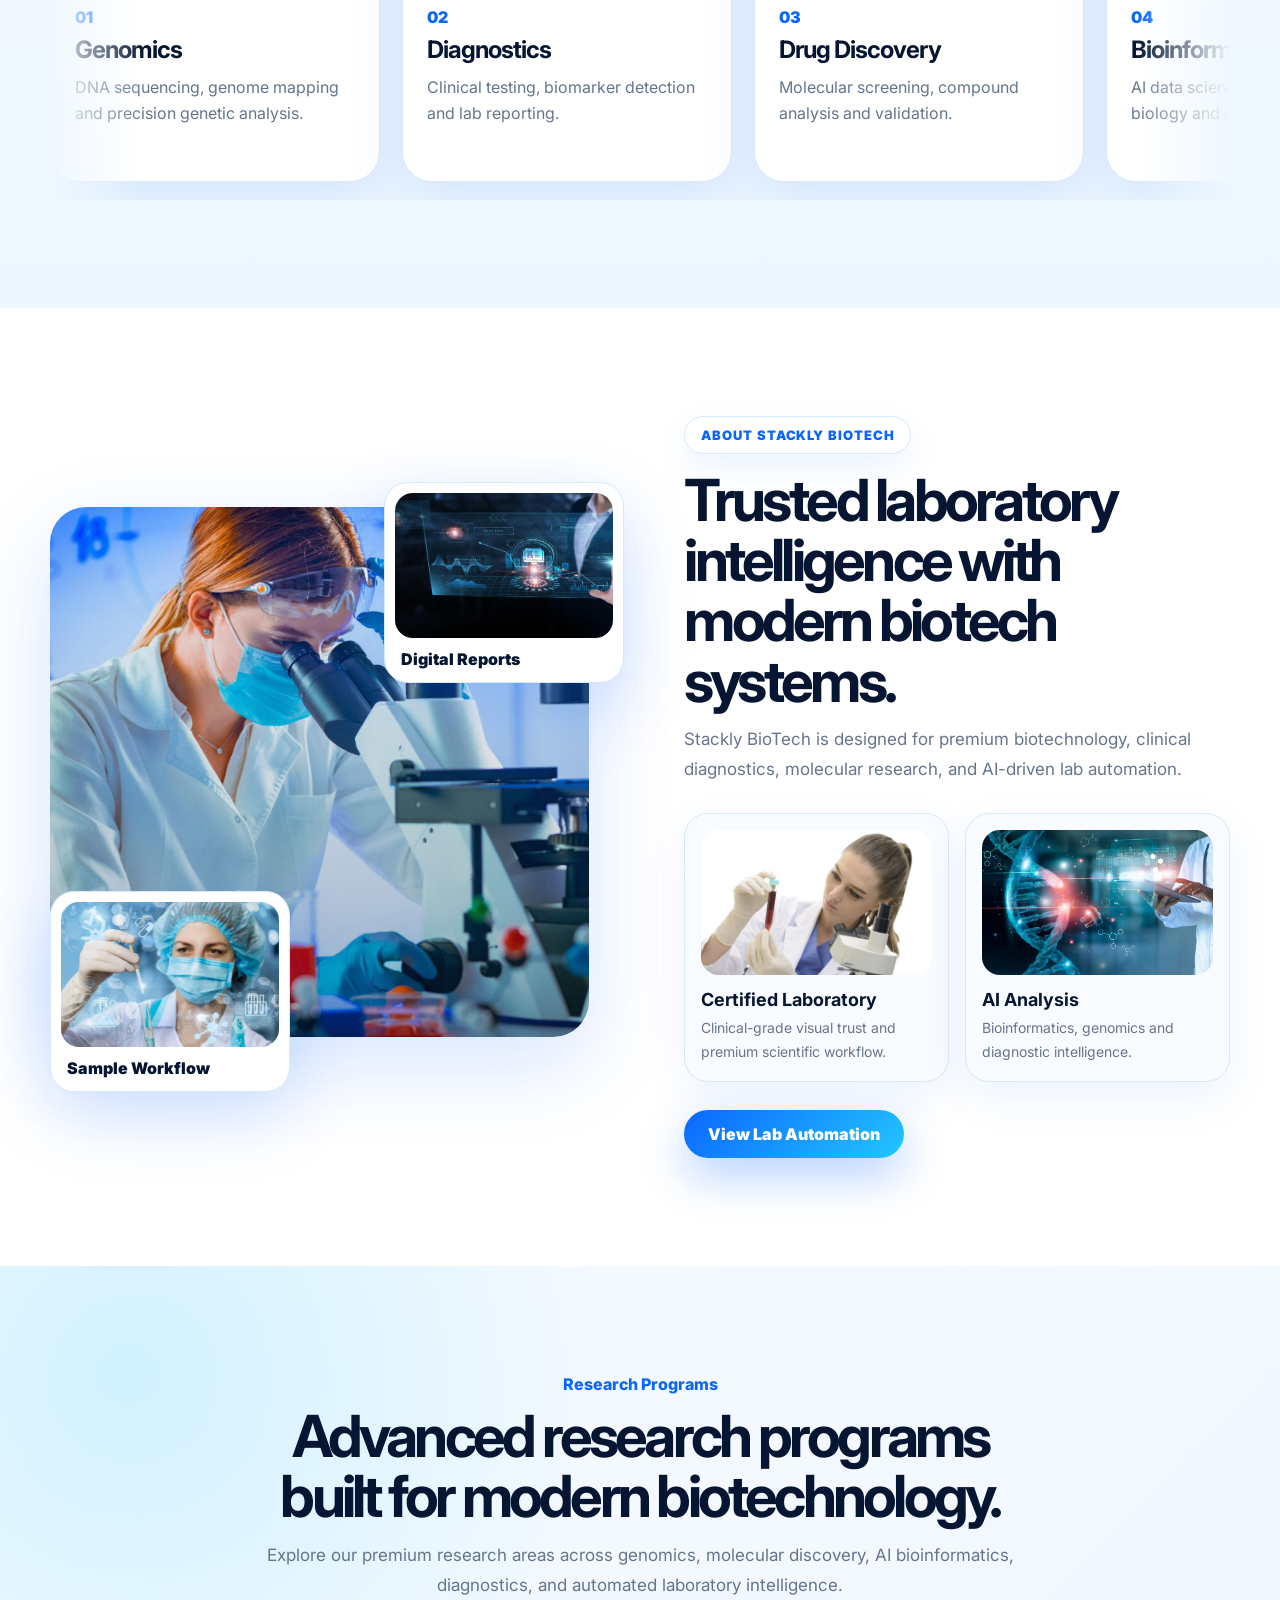
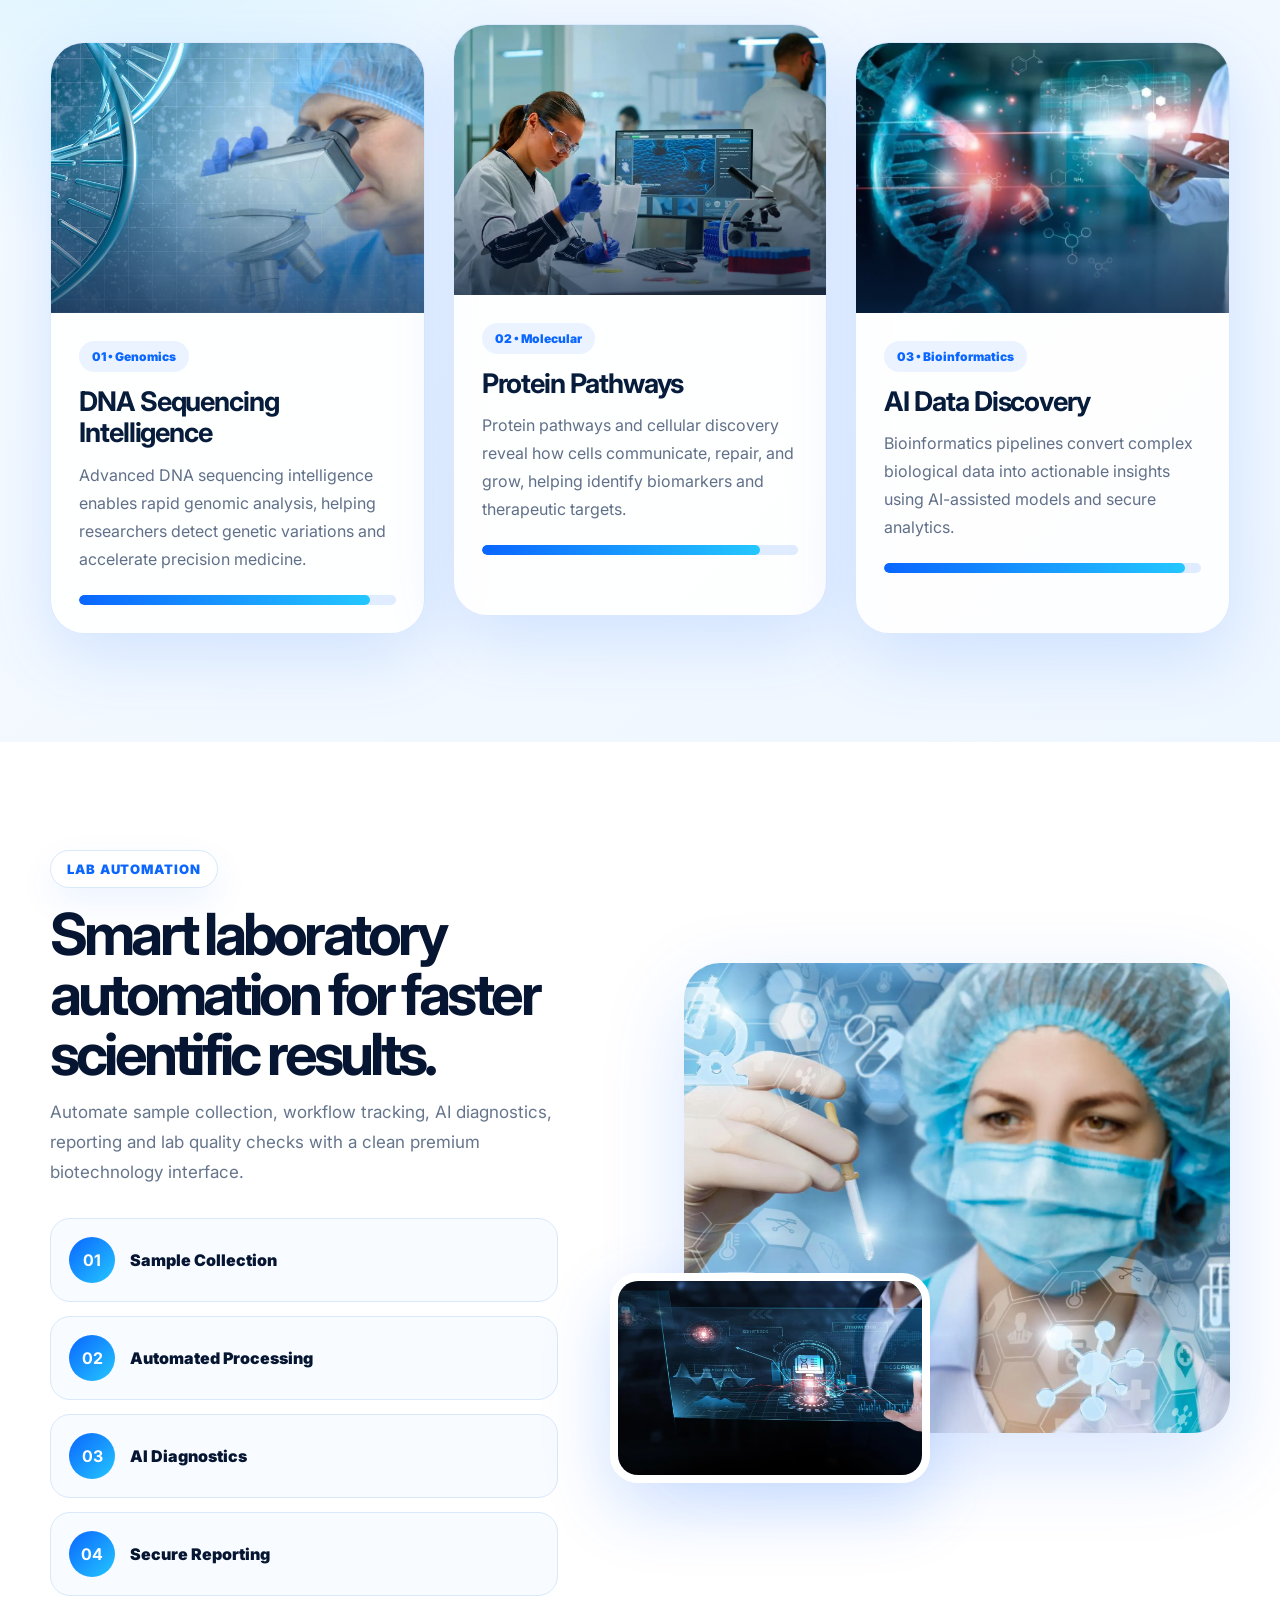
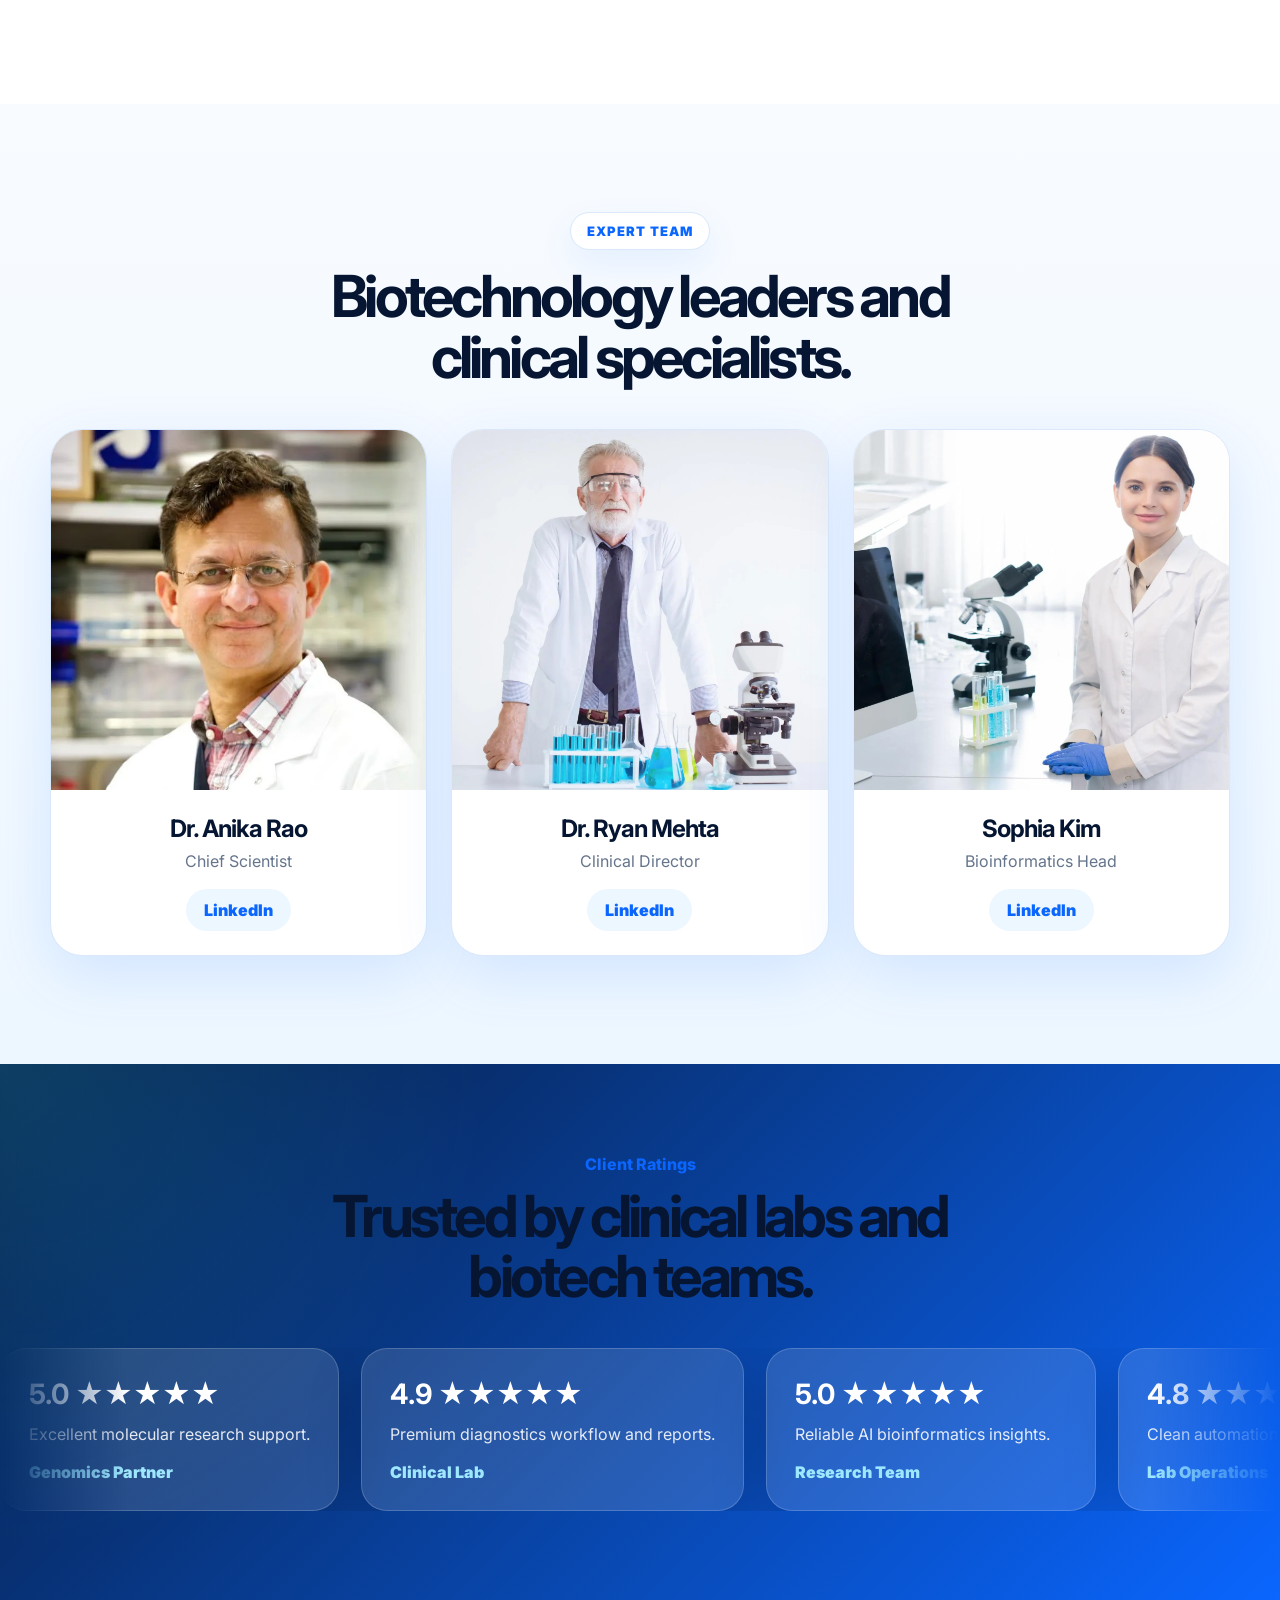
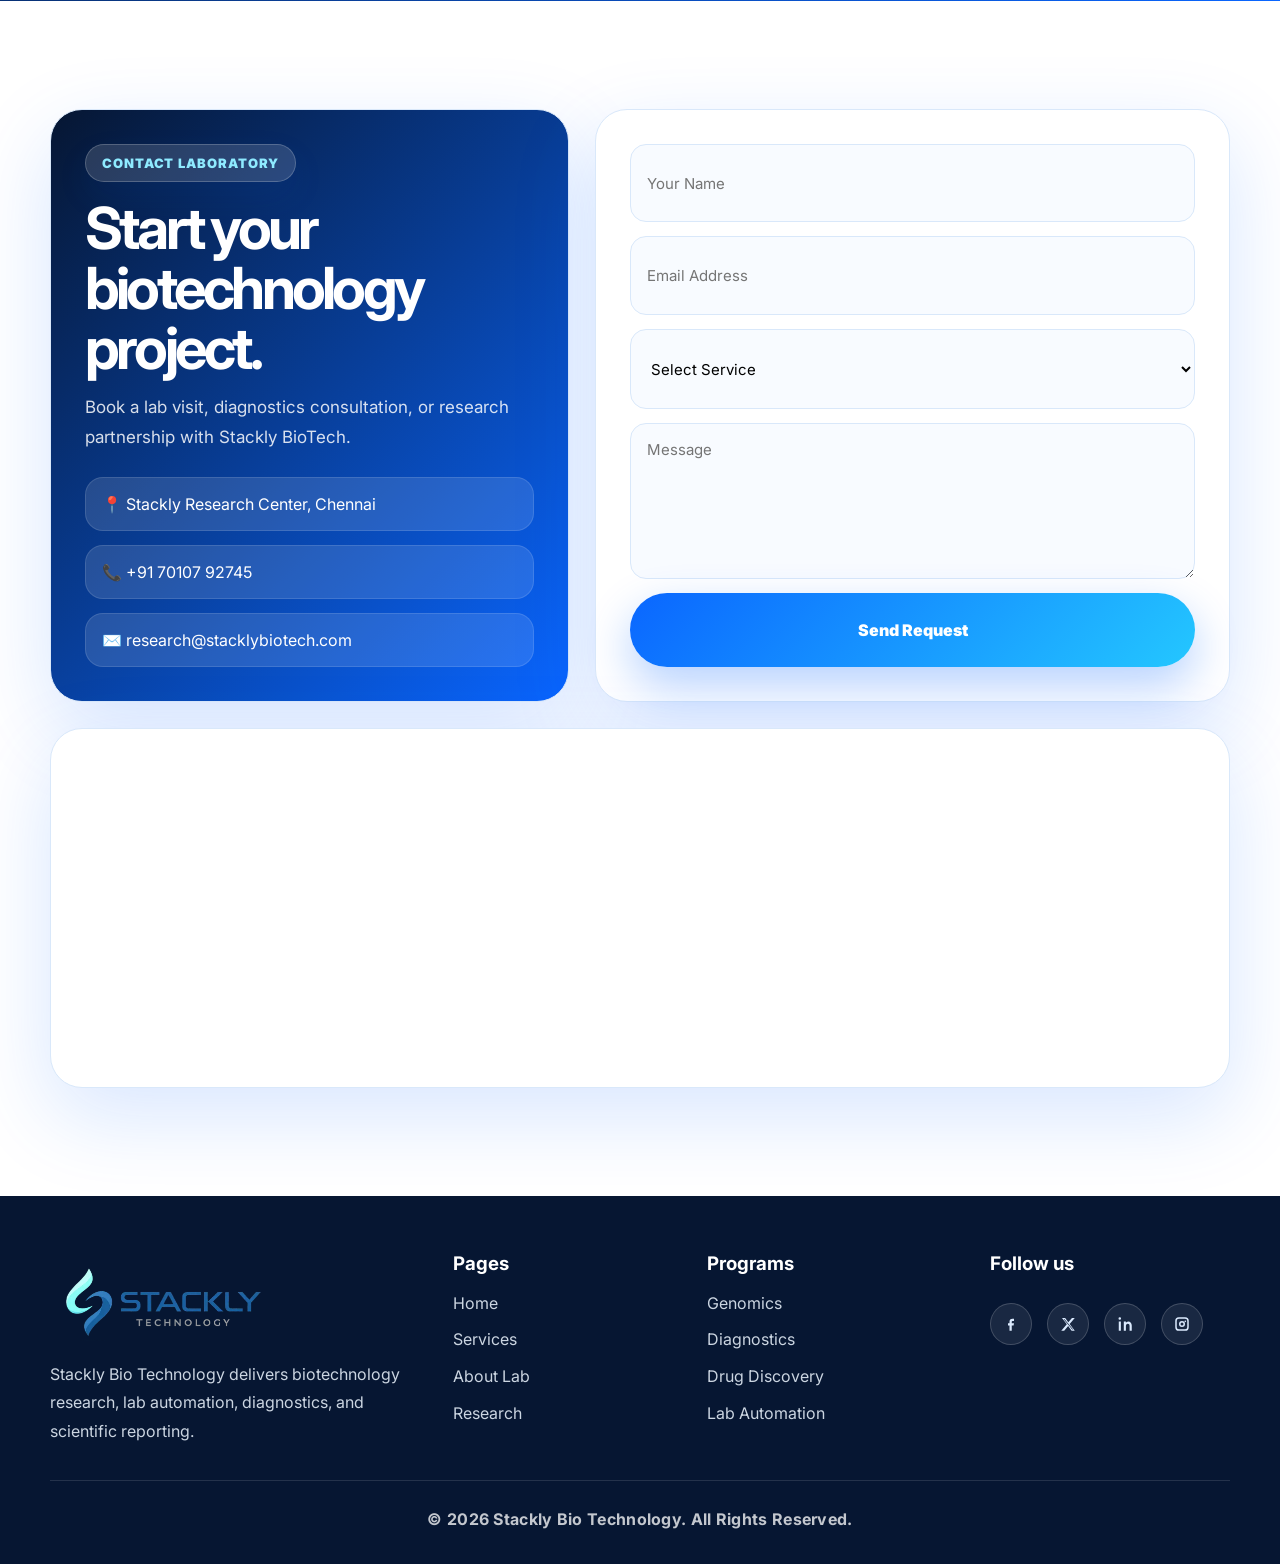
==== commit 97dfc6f4: "Fix button SVG rendering in footer section" ====
--- a/index.html
+++ b/index.html
@@ -358,10 +358,10 @@
         </div>
 
         <div class="footer-col">
-          <h3>Social media</h3>
+          <h3>Follow us</h3>
           <button class="mono-social-icon" type="button" onclick="window.location.href='404.html'" aria-label="Facebook">
             <svg viewBox="0 0 24 24" aria-hidden="true"><path d="M14 8h2V5h-2c-2.8 0-4 1.7-4 4v2H8v3h2v7h3v-7h2.4l.6-3h-3V9c0-.7.3-1 1-1z"/></svg>
-          </button>
+          
           <button class="mono-social-icon" type="button" onclick="window.location.href='404.html'" aria-label="Twitter X">
             <svg viewBox="0 0 24 24" aria-hidden="true"><path d="M4 4h4.2l4.2 5.7L17.3 4H21l-6.8 7.9L21 21h-4.2l-4.6-6.2L6.9 21H3l7.4-8.7L4 4zm2.2 1.7 11.4 13.6h1.2L7.4 5.7H6.2z"/></svg>
           </button>
@@ -448,4 +448,4 @@
   </main>
   <script src="script.js"></script>
 </body>
-</html>+</html>
--- a/style.css
+++ b/style.css
@@ -1731,7 +1731,7 @@
 /* ===== Role Dashboards ===== */
 .dashboard-body{background:#eef7ff;color:#14223b;min-height:100vh}
 .dashboard-shell{display:grid;grid-template-columns:280px 1fr;min-height:100vh}
-.dashboard-sidebar{background:linear-gradient(180deg,#061632,#082854);color:white;padding:28px 20px;position:sticky;top:0;height:100vh;overflow:auto}
+.dashboard-sidebar{background:linear-gradient(180deg,#061632,#082854);color:white;padding:28px 20px;position:sticky;top:0;height:100%;overflow:auto}
 .dashboard-logo{width:190px;margin-bottom:28px;filter:drop-shadow(0 14px 24px rgba(0,0,0,.18))}
 .dashboard-profile{padding:18px;border:1px solid rgba(255,255,255,.16);border-radius:22px;background:rgba(255,255,255,.08);margin-bottom:20px}
 .dashboard-profile strong{display:block;font-size:18px}
@@ -2143,3 +2143,158 @@
 }
 
 
+
+
+/* ===== Requested final-only fixes: dashboard mobile + centered social icons ===== */
+
+/* Center footer/social icons on mobile only */
+@media (max-width: 768px){
+  .footer .footer-col:has(.mono-social-icon),
+  .footer-col:has(.mono-social-icon),
+  .social-media,
+  .social-icons,
+  .footer-social{
+    display:flex !important;
+    flex-direction:row !important;
+    flex-wrap:wrap !important;
+    justify-content:center !important;
+    align-items:center !important;
+    text-align:center !important;
+    gap:10px !important;
+  }
+
+  .footer .footer-col:has(.mono-social-icon) h3,
+  .footer-col:has(.mono-social-icon) h3,
+  .social-media h3,
+  .social-icons h3,
+  .footer-social h3{
+    flex:0 0 100% !important;
+    width:100% !important;
+    text-align:center !important;
+  }
+
+  .footer .mono-social-icon,
+  .mono-social-icon{
+    margin:0 !important;
+  }
+}
+
+/* Dashboard sidebar covers full left side in mobile drawer */
+@media (max-width: 950px){
+  .dashboard-sidebar{
+    position:fixed !important;
+    top:0 !important;
+    bottom:0 !important;
+    left:-320px !important;
+    width:300px !important;
+    height:100vh !important;
+    min-height:100vh !important;
+    padding-top:96px !important;
+    padding-bottom:30px !important;
+    overflow-y:auto !important;
+    background:linear-gradient(180deg,#061632,#082854) !important;
+    z-index:10010 !important;
+  }
+
+  .dashboard-sidebar.open{
+    left:0 !important;
+  }
+
+  .dashboard-main{
+    width:100% !important;
+    max-width:100% !important;
+    overflow-x:hidden !important;
+  }
+}
+
+@media (max-width: 420px){
+  .dashboard-sidebar{
+    width:86vw !important;
+    left:-86vw !important;
+  }
+
+  .dashboard-sidebar.open{
+    left:0 !important;
+  }
+}
+
+/* Dashboard Manage Users table responsive cards on mobile */
+@media (max-width: 768px){
+  .dashboard-card{
+    width:100% !important;
+    max-width:100% !important;
+    overflow-x:hidden !important;
+  }
+
+  .dashboard-table{
+    width:100% !important;
+    min-width:0 !important;
+    display:block !important;
+    border-radius:18px !important;
+    overflow:visible !important;
+    background:transparent !important;
+  }
+
+  .dashboard-table thead{
+    display:none !important;
+  }
+
+  .dashboard-table tbody,
+  .dashboard-table tr,
+  .dashboard-table td{
+    display:block !important;
+    width:100% !important;
+  }
+
+  .dashboard-table tr{
+    margin-bottom:14px !important;
+    padding:14px !important;
+    border:1px solid #dceeff !important;
+    border-radius:16px !important;
+    background:#ffffff !important;
+  }
+
+  .dashboard-table td{
+    border-bottom:1px solid #e5f1ff !important;
+    padding:10px 0 !important;
+    text-align:left !important;
+    color:#14223b !important;
+  }
+
+  .dashboard-table td:last-child{
+    border-bottom:0 !important;
+  }
+
+  .dashboard-table td::before{
+    display:block !important;
+    margin-bottom:5px !important;
+    color:#0a66ff !important;
+    font-size:12px !important;
+    font-weight:900 !important;
+  }
+
+  .dashboard-table td:nth-child(1)::before{content:"Name";}
+  .dashboard-table td:nth-child(2)::before{content:"Status";}
+  .dashboard-table td:nth-child(3)::before{content:"Owner";}
+  .dashboard-table td:nth-child(4)::before{content:"Action";}
+
+  .dashboard-table td button{
+    width:100% !important;
+    max-width:180px !important;
+  }
+
+  body.dashboard-body.dark-mode .dashboard-table tr{
+    background:#0b2444 !important;
+    border-color:rgba(255,255,255,.12) !important;
+  }
+
+  body.dashboard-body.dark-mode .dashboard-table td{
+    background:transparent !important;
+    color:#ffffff !important;
+    border-bottom-color:rgba(255,255,255,.12) !important;
+  }
+
+  body.dashboard-body.dark-mode .dashboard-table td::before{
+    color:#8eeaff !important;
+  }
+}
